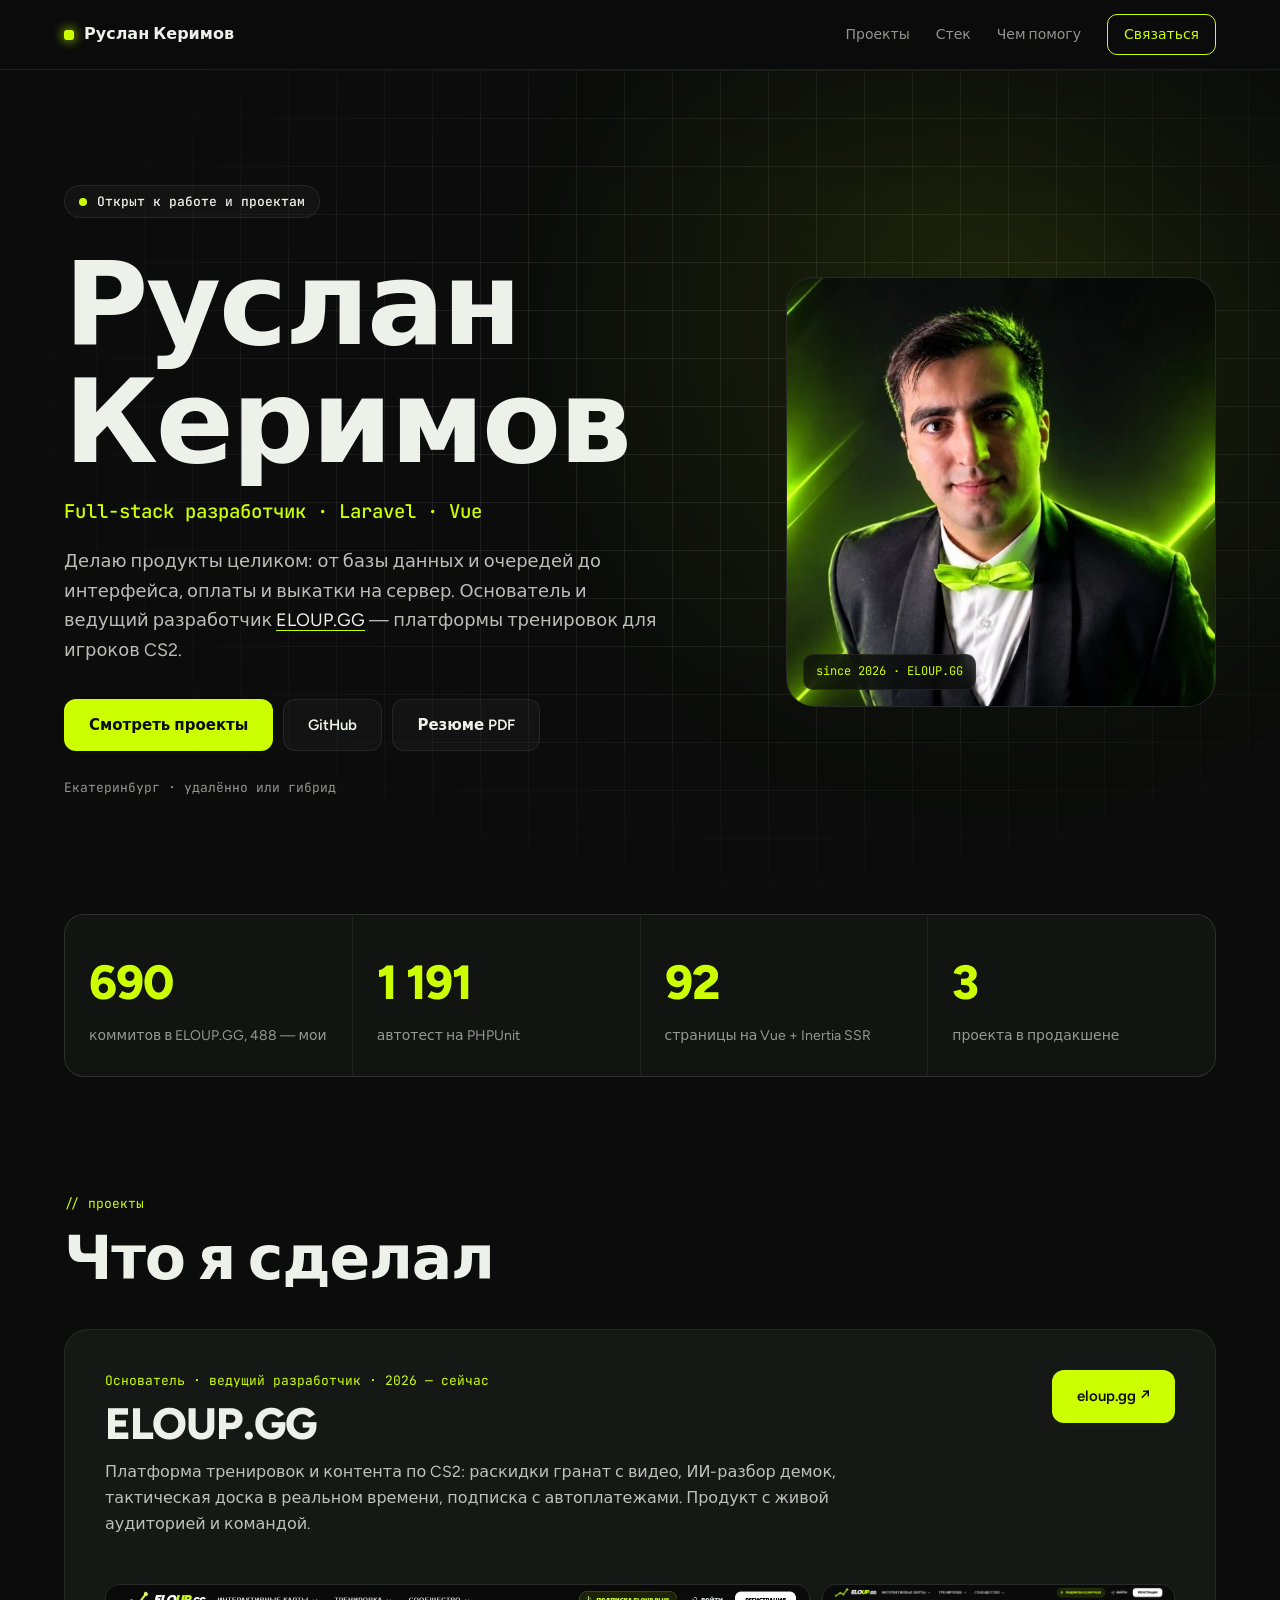
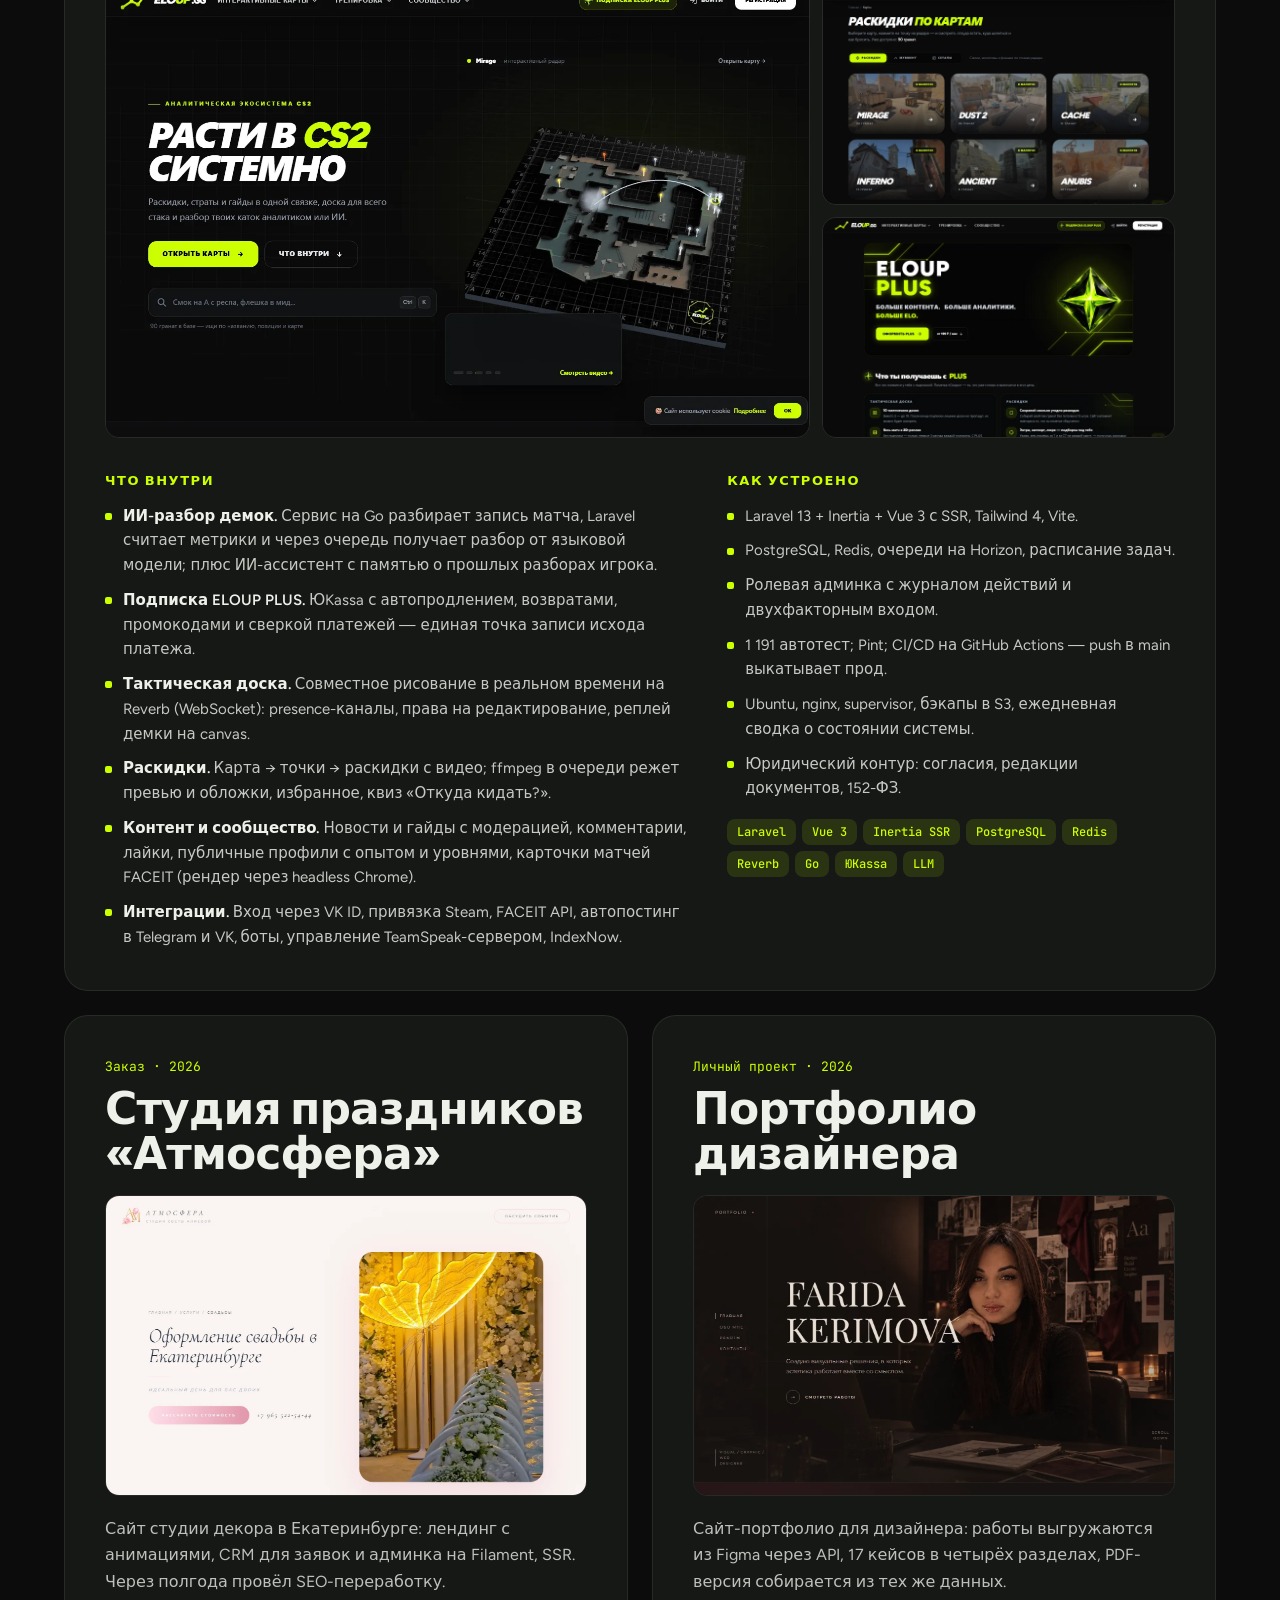
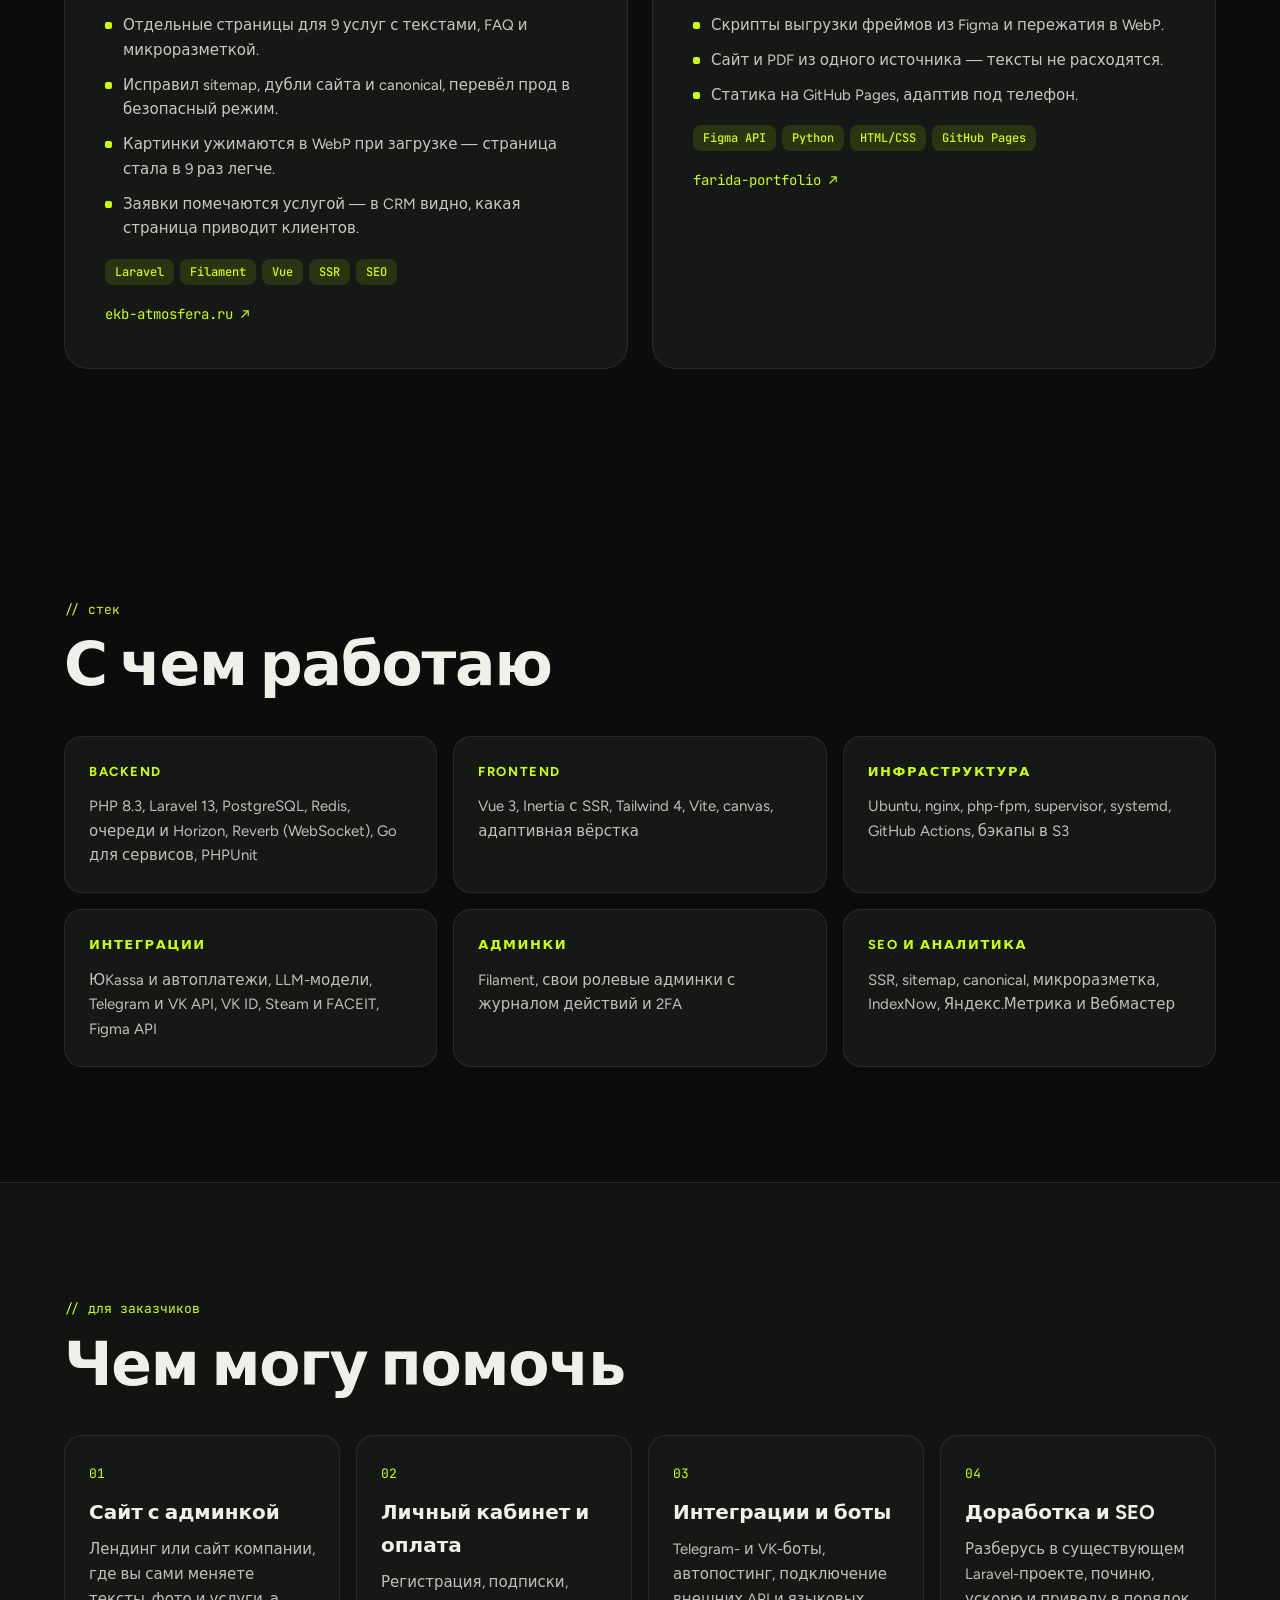
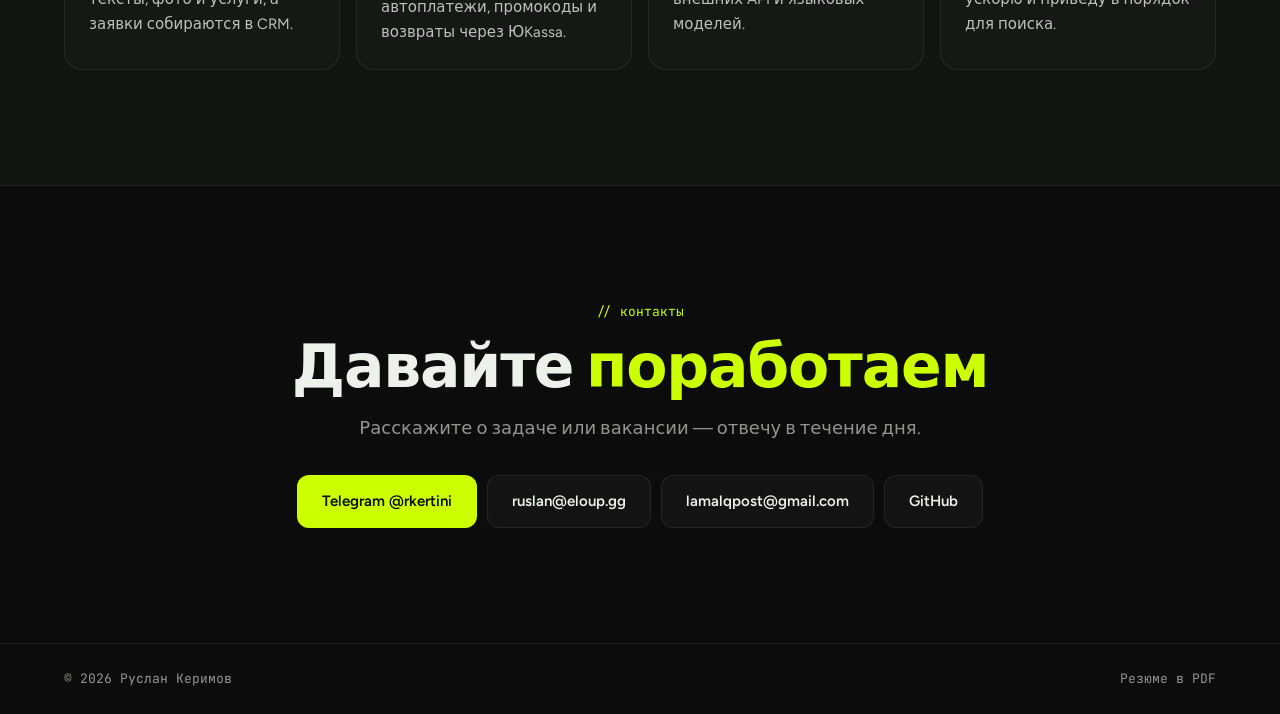
==== index.html @ 3e36f196 "Сайт-резюме Руслана Керимова и PDF" ====
<!doctype html>
<html lang="ru">
<head>
  <meta charset="utf-8">
  <meta name="viewport" content="width=device-width, initial-scale=1">
  <title>Руслан Керимов — full-stack разработчик</title>
  <meta name="description" content="Руслан Керимов — full-stack разработчик на Laravel и Vue. Основатель и ведущий разработчик ELOUP.GG, сайты с админкой, подписки и оплаты, интеграции и боты.">
  <meta property="og:title" content="Руслан Керимов — full-stack разработчик">
  <meta property="og:description" content="Laravel · Vue · PostgreSQL. Основатель и ведущий разработчик ELOUP.GG.">
  <meta property="og:image" content="https://lamakerr.github.io/img/og.jpg">
  <link rel="icon" href="img/favicon.svg" type="image/svg+xml">
  <link rel="preconnect" href="https://fonts.googleapis.com">
  <link rel="preconnect" href="https://fonts.gstatic.com" crossorigin>
  <link href="https://fonts.googleapis.com/css2?family=Figtree:wght@400;500;600;700;800&family=JetBrains+Mono:wght@400;500&display=swap&subset=cyrillic" rel="stylesheet">
  <link rel="stylesheet" href="styles.css">
</head>
<body>
  <header class="bar">
    <a href="#top" class="bar__logo"><span class="dot"></span>Руслан Керимов</a>
    <nav class="bar__nav">
      <a href="#projects">Проекты</a>
      <a href="#stack">Стек</a>
      <a href="#services">Чем помогу</a>
      <a href="#contact" class="bar__cta">Связаться</a>
    </nav>
  </header>

  <main id="top">
    <section class="hero">
      <div class="hero__text">
        <p class="tag"><span class="pulse"></span>Открыт к работе и проектам</p>
        <h1>Руслан<br>Керимов</h1>
        <p class="hero__role">Full-stack разработчик · Laravel · Vue</p>
        <p class="hero__lead">Делаю продукты целиком: от базы данных и очередей до интерфейса, оплаты и выкатки на сервер. Основатель и ведущий разработчик <a href="https://eloup.gg" target="_blank" rel="noopener">ELOUP.GG</a> — платформы тренировок для игроков CS2.</p>
        <div class="hero__actions">
          <a href="#projects" class="btn btn--accent">Смотреть проекты</a>
          <a href="https://github.com/Lamakerr" class="btn btn--ghost" target="_blank" rel="noopener">GitHub</a>
          <a href="cv.pdf" class="btn btn--ghost" download>Резюме PDF</a>
        </div>
        <p class="hero__meta mono">Екатеринбург · удалённо или гибрид</p>
      </div>
      <div class="hero__photo">
        <!-- photo.webp — квадратный портрет -->
        <img src="img/photo.webp" alt="Руслан Керимов" onerror="this.parentNode.classList.add('is-empty'); this.remove()">
        <span class="hero__badge mono">since 2026 · ELOUP.GG</span>
      </div>
    </section>

    <section class="numbers">
      <div><b>690</b><span>коммитов в ELOUP.GG, 488 — мои</span></div>
      <div><b>1 191</b><span>автотест на PHPUnit</span></div>
      <div><b>92</b><span>страницы на Vue + Inertia SSR</span></div>
      <div><b>3</b><span>проекта в продакшене</span></div>
    </section>

    <section class="projects" id="projects">
      <p class="eyebrow mono">// проекты</p>
      <h2>Что я сделал</h2>

      <article class="project project--main">
        <div class="project__head">
          <div>
            <p class="project__role mono">Основатель · ведущий разработчик · 2026 — сейчас</p>
            <h3>ELOUP.GG</h3>
            <p class="project__lead">Платформа тренировок и контента по CS2: раскидки гранат с видео, ИИ-разбор демок, тактическая доска в реальном времени, подписка с автоплатежами. Продукт с живой аудиторией и командой.</p>
          </div>
          <a href="https://eloup.gg" class="btn btn--accent" target="_blank" rel="noopener">eloup.gg ↗</a>
        </div>
        <div class="shots" data-gallery="eloup">
          <img src="img/eloup-home.webp" alt="ELOUP.GG — главная" loading="lazy">
          <img src="img/eloup-maps.webp" alt="ELOUP.GG — карты и раскидки" loading="lazy">
          <img src="img/eloup-plus.webp" alt="ELOUP.GG — подписка PLUS" loading="lazy">
        </div>
        <div class="project__grid">
          <div>
            <h4>Что внутри</h4>
            <ul>
              <li><b>ИИ-разбор демок.</b> Сервис на Go разбирает запись матча, Laravel считает метрики и через очередь получает разбор от языковой модели; плюс ИИ-ассистент с памятью о прошлых разборах игрока.</li>
              <li><b>Подписка ELOUP PLUS.</b> ЮKassa с автопродлением, возвратами, промокодами и сверкой платежей — единая точка записи исхода платежа.</li>
              <li><b>Тактическая доска.</b> Совместное рисование в реальном времени на Reverb (WebSocket): presence-каналы, права на редактирование, реплей демки на canvas.</li>
              <li><b>Раскидки.</b> Карта → точки → раскидки с видео; ffmpeg в очереди режет превью и обложки, избранное, квиз «Откуда кидать?».</li>
              <li><b>Контент и сообщество.</b> Новости и гайды с модерацией, комментарии, лайки, публичные профили с опытом и уровнями, карточки матчей FACEIT (рендер через headless Chrome).</li>
              <li><b>Интеграции.</b> Вход через VK ID, привязка Steam, FACEIT API, автопостинг в Telegram и VK, боты, управление TeamSpeak-сервером, IndexNow.</li>
            </ul>
          </div>
          <div>
            <h4>Как устроено</h4>
            <ul>
              <li>Laravel 13 + Inertia + Vue 3 с SSR, Tailwind 4, Vite.</li>
              <li>PostgreSQL, Redis, очереди на Horizon, расписание задач.</li>
              <li>Ролевая админка с журналом действий и двухфакторным входом.</li>
              <li>1 191 автотест; Pint; CI/CD на GitHub Actions — push в main выкатывает прод.</li>
              <li>Ubuntu, nginx, supervisor, бэкапы в S3, ежедневная сводка о состоянии системы.</li>
              <li>Юридический контур: согласия, редакции документов, 152-ФЗ.</li>
            </ul>
            <div class="chips">
              <span>Laravel</span><span>Vue 3</span><span>Inertia SSR</span><span>PostgreSQL</span><span>Redis</span><span>Reverb</span><span>Go</span><span>ЮKassa</span><span>LLM</span>
            </div>
          </div>
        </div>
      </article>

      <div class="projects__row">
        <article class="project">
          <p class="project__role mono">Заказ · 2026</p>
          <h3>Студия праздников «Атмосфера»</h3>
          <div class="shots shots--single">
            <img src="img/atmosfera.webp" alt="Сайт студии «Атмосфера» — страница услуги" loading="lazy">
          </div>
          <p class="project__lead">Сайт студии декора в Екатеринбурге: лендинг с анимациями, CRM для заявок и админка на Filament, SSR. Через полгода провёл SEO-переработку.</p>
          <ul>
            <li>Отдельные страницы для 9 услуг с текстами, FAQ и микроразметкой.</li>
            <li>Исправил sitemap, дубли сайта и canonical, перевёл прод в безопасный режим.</li>
            <li>Картинки ужимаются в WebP при загрузке — страница стала в 9 раз легче.</li>
            <li>Заявки помечаются услугой — в CRM видно, какая страница приводит клиентов.</li>
          </ul>
          <div class="chips"><span>Laravel</span><span>Filament</span><span>Vue</span><span>SSR</span><span>SEO</span></div>
          <a href="https://ekb-atmosfera.ru" class="link mono" target="_blank" rel="noopener">ekb-atmosfera.ru ↗</a>
        </article>

        <article class="project">
          <p class="project__role mono">Личный проект · 2026</p>
          <h3>Портфолио дизайнера</h3>
          <div class="shots shots--single">
            <img src="img/farida.webp" alt="Портфолио дизайнера Фариды Керимовой" loading="lazy">
          </div>
          <p class="project__lead">Сайт-портфолио для дизайнера: работы выгружаются из Figma через API, 17 кейсов в четырёх разделах, PDF-версия собирается из тех же данных.</p>
          <ul>
            <li>Скрипты выгрузки фреймов из Figma и пережатия в WebP.</li>
            <li>Сайт и PDF из одного источника — тексты не расходятся.</li>
            <li>Статика на GitHub Pages, адаптив под телефон.</li>
          </ul>
          <div class="chips"><span>Figma API</span><span>Python</span><span>HTML/CSS</span><span>GitHub Pages</span></div>
          <a href="https://lamakerr.github.io/farida-portfolio/" class="link mono" target="_blank" rel="noopener">farida-portfolio ↗</a>
        </article>
      </div>
    </section>

    <section class="stack" id="stack">
      <p class="eyebrow mono">// стек</p>
      <h2>С чем работаю</h2>
      <div class="stack__grid">
        <div><h4>Backend</h4><p>PHP 8.3, Laravel 13, PostgreSQL, Redis, очереди и Horizon, Reverb (WebSocket), Go для сервисов, PHPUnit</p></div>
        <div><h4>Frontend</h4><p>Vue 3, Inertia с SSR, Tailwind 4, Vite, canvas, адаптивная вёрстка</p></div>
        <div><h4>Инфраструктура</h4><p>Ubuntu, nginx, php-fpm, supervisor, systemd, GitHub Actions, бэкапы в S3</p></div>
        <div><h4>Интеграции</h4><p>ЮKassa и автоплатежи, LLM-модели, Telegram и VK API, VK ID, Steam и FACEIT, Figma API</p></div>
        <div><h4>Админки</h4><p>Filament, свои ролевые админки с журналом действий и 2FA</p></div>
        <div><h4>SEO и аналитика</h4><p>SSR, sitemap, canonical, микроразметка, IndexNow, Яндекс.Метрика и Вебмастер</p></div>
      </div>
    </section>

    <section class="services" id="services">
      <p class="eyebrow mono">// для заказчиков</p>
      <h2>Чем могу помочь</h2>
      <div class="services__grid">
        <div><span class="mono">01</span><h4>Сайт с админкой</h4><p>Лендинг или сайт компании, где вы сами меняете тексты, фото и услуги, а заявки собираются в CRM.</p></div>
        <div><span class="mono">02</span><h4>Личный кабинет и оплата</h4><p>Регистрация, подписки, автоплатежи, промокоды и возвраты через ЮKassa.</p></div>
        <div><span class="mono">03</span><h4>Интеграции и боты</h4><p>Telegram- и VK-боты, автопостинг, подключение внешних API и языковых моделей.</p></div>
        <div><span class="mono">04</span><h4>Доработка и SEO</h4><p>Разберусь в существующем Laravel-проекте, починю, ускорю и приведу в порядок для поиска.</p></div>
      </div>
    </section>

    <section class="contact" id="contact">
      <p class="eyebrow mono">// контакты</p>
      <h2>Давайте <span class="accent">поработаем</span></h2>
      <p class="contact__lead">Расскажите о задаче или вакансии — отвечу в течение дня.</p>
      <div class="contact__links">
        <a href="https://t.me/rkertini" class="btn btn--accent" target="_blank" rel="noopener">Telegram @rkertini</a>
        <a href="mailto:ruslan@eloup.gg" class="btn btn--ghost">ruslan@eloup.gg</a>
        <a href="mailto:lamalqpost@gmail.com" class="btn btn--ghost">lamalqpost@gmail.com</a>
        <a href="https://github.com/Lamakerr" class="btn btn--ghost" target="_blank" rel="noopener">GitHub</a>
      </div>
    </section>
  </main>

  <footer class="footer mono">
    <span>© 2026 Руслан Керимов</span>
    <a href="cv.pdf" download>Резюме в PDF</a>
  </footer>

  <div class="lightbox" id="lightbox" hidden><img alt=""></div>
  <script>
    // Скриншоты открываются крупно по клику
    const box = document.getElementById('lightbox');
    document.querySelectorAll('.shots img').forEach((img) => img.addEventListener('click', () => {
      box.querySelector('img').src = img.src;
      box.hidden = false;
    }));
    box.addEventListener('click', () => (box.hidden = true));
    document.addEventListener('keydown', (e) => e.key === 'Escape' && (box.hidden = true));
  </script>
</body>
</html>
---- styles.css ----
/* Палитра ELOUP.GG: графит и кислотный #ccff00 */
:root {
  --bg: #0b0c0b;
  --bg-2: #121412;
  --card: #151815;
  --line: rgba(255, 255, 255, .08);
  --text: #eef0ea;
  --muted: rgba(238, 240, 234, .6);
  --accent: #ccff00;
  --accent-dim: rgba(204, 255, 0, .12);
  --sans: 'Figtree', system-ui, sans-serif;
  --mono: 'JetBrains Mono', ui-monospace, monospace;
  --pad: clamp(16px, 5vw, 72px);
}

* { box-sizing: border-box; margin: 0; padding: 0; }
html { scroll-behavior: smooth; }
body { background: var(--bg); color: var(--text); font: 400 16px/1.65 var(--sans); -webkit-font-smoothing: antialiased; }
img { display: block; max-width: 100%; }
a { color: inherit; text-decoration: none; }
h1, h2, h3 { font-weight: 800; line-height: 1.02; letter-spacing: -.02em; }
h2 { font-size: clamp(34px, 5vw, 60px); margin-bottom: 40px; }
h4 { font-size: 13px; text-transform: uppercase; letter-spacing: .12em; color: var(--accent); margin-bottom: 12px; font-weight: 700; }
section { padding: clamp(64px, 9vw, 120px) var(--pad); }
.mono { font-family: var(--mono); }
.accent { color: var(--accent); }
.eyebrow { color: var(--accent); font-size: 13px; margin-bottom: 14px; }
ul { list-style: none; display: grid; gap: 10px; }
li { position: relative; padding-left: 18px; color: rgba(238, 240, 234, .82); font-size: 15px; }
li::before { content: ''; position: absolute; left: 0; top: .62em; width: 7px; height: 7px; background: var(--accent); border-radius: 2px; }
li b { color: var(--text); font-weight: 600; }

.btn { display: inline-flex; align-items: center; gap: 8px; padding: 13px 24px; border-radius: 12px; font-weight: 600; font-size: 15px; transition: .2s; border: 1px solid transparent; }
.btn--accent { background: var(--accent); color: #0b0c0b; }
.btn--accent:hover { box-shadow: 0 0 0 4px var(--accent-dim), 0 10px 30px rgba(204, 255, 0, .25); transform: translateY(-1px); }
.btn--ghost { border-color: var(--line); background: rgba(255, 255, 255, .03); }
.btn--ghost:hover { border-color: var(--accent); color: var(--accent); }
.chips { display: flex; flex-wrap: wrap; gap: 6px; margin-top: 18px; }
.chips span { font: 500 12px var(--mono); padding: 5px 10px; border-radius: 8px; background: var(--accent-dim); color: var(--accent); }
.link { display: inline-block; margin-top: 18px; color: var(--accent); font-size: 14px; }
.link:hover { text-decoration: underline; }

/* Шапка */
.bar { position: sticky; top: 0; z-index: 10; display: flex; justify-content: space-between; align-items: center; gap: 16px; padding: 14px var(--pad); background: rgba(11, 12, 11, .8); backdrop-filter: blur(14px); border-bottom: 1px solid var(--line); }
.bar__logo { display: flex; align-items: center; gap: 10px; font-weight: 700; }
.dot { width: 10px; height: 10px; border-radius: 3px; background: var(--accent); box-shadow: 0 0 12px var(--accent); }
.bar__nav { display: flex; align-items: center; gap: 26px; font-size: 14px; color: var(--muted); }
.bar__nav a:hover { color: var(--text); }
.bar__cta { padding: 8px 16px; border-radius: 10px; border: 1px solid var(--accent); color: var(--accent) !important; }

/* Первый экран */
.hero { position: relative; display: grid; grid-template-columns: 1.2fr .8fr; gap: clamp(32px, 6vw, 88px); align-items: center; min-height: min(calc(100vh - 60px), 860px); overflow: hidden; }
.hero::before { content: ''; position: absolute; inset: 0; z-index: -1; background: radial-gradient(circle at 80% 30%, rgba(204, 255, 0, .10), transparent 45%), linear-gradient(var(--line) 1px, transparent 1px) 0 0 / 48px 48px, linear-gradient(90deg, var(--line) 1px, transparent 1px) 0 0 / 48px 48px; mask-image: radial-gradient(ellipse at 60% 40%, #000 30%, transparent 75%); }
.tag { display: inline-flex; align-items: center; gap: 10px; font: 500 13px var(--mono); padding: 7px 14px; border-radius: 100px; border: 1px solid var(--line); background: rgba(255, 255, 255, .03); margin-bottom: 28px; }
.pulse { width: 8px; height: 8px; border-radius: 50%; background: var(--accent); box-shadow: 0 0 0 0 rgba(204, 255, 0, .6); animation: pulse 2s infinite; }
@keyframes pulse { 70% { box-shadow: 0 0 0 10px rgba(204, 255, 0, 0); } 100% { box-shadow: 0 0 0 0 rgba(204, 255, 0, 0); } }
.hero h1 { font-size: clamp(56px, 9vw, 128px); margin-bottom: 18px; }
.hero__role { font: 500 clamp(15px, 1.6vw, 19px) var(--mono); color: var(--accent); margin-bottom: 22px; }
.hero__lead { font-size: clamp(16px, 1.4vw, 19px); color: rgba(238, 240, 234, .78); max-width: 34em; margin-bottom: 34px; }
.hero__lead a { color: var(--text); border-bottom: 1px solid var(--accent); }
.hero__actions { display: flex; flex-wrap: wrap; gap: 10px; margin-bottom: 26px; }
.hero__meta { font-size: 13px; color: var(--muted); }
.hero__photo { position: relative; aspect-ratio: 1; border-radius: 28px; overflow: hidden; border: 1px solid var(--line); background: var(--card); }
.hero__photo img { width: 100%; height: 100%; object-fit: cover; }
.hero__photo.is-empty { background: radial-gradient(circle at 50% 35%, rgba(204, 255, 0, .18), transparent 60%), var(--card); }
.hero__photo.is-empty::after { content: 'RK'; position: absolute; inset: 0; display: grid; place-items: center; font: 800 120px var(--sans); color: rgba(204, 255, 0, .25); }
.hero__badge { position: absolute; left: 16px; bottom: 16px; font-size: 12px; padding: 7px 12px; border-radius: 10px; background: rgba(11, 12, 11, .8); backdrop-filter: blur(8px); border: 1px solid var(--line); color: var(--accent); }

/* Цифры */
.numbers { display: grid; grid-template-columns: repeat(4, 1fr); gap: 1px; padding: 0; margin: 0 var(--pad); background: var(--line); border: 1px solid var(--line); border-radius: 20px; overflow: hidden; }
.numbers div { background: var(--bg-2); padding: 28px 24px; }
.numbers b { display: block; font-size: clamp(32px, 4vw, 48px); font-weight: 800; color: var(--accent); letter-spacing: -.02em; }
.numbers span { color: var(--muted); font-size: 14px; }

/* Проекты */
.project { background: var(--card); border: 1px solid var(--line); border-radius: 24px; padding: clamp(22px, 3.5vw, 40px); }
.project--main { margin-bottom: 24px; }
.project__head { display: flex; justify-content: space-between; align-items: flex-start; gap: 24px; margin-bottom: 28px; }
.project__role { font-size: 13px; color: var(--accent); margin-bottom: 10px; }
.project h3 { font-size: clamp(28px, 3.5vw, 44px); margin-bottom: 12px; }
.project__lead { color: rgba(238, 240, 234, .78); max-width: 46em; margin-bottom: 18px; }
.project__grid { display: grid; grid-template-columns: 1.3fr 1fr; gap: 40px; margin-top: 32px; }
.projects__row { display: grid; grid-template-columns: 1fr 1fr; gap: 24px; }
.shots { display: grid; grid-template-columns: 2fr 1fr; grid-template-rows: 1fr 1fr; gap: 12px; }
.shots img { width: 100%; height: 100%; object-fit: cover; object-position: top; border-radius: 14px; border: 1px solid var(--line); cursor: zoom-in; transition: transform .3s, border-color .3s; }
.shots img:hover { transform: scale(1.01); border-color: rgba(204, 255, 0, .4); }
.shots img:first-child { grid-row: span 2; }
.shots--single { display: block; margin: 18px 0 20px; }
.shots--single img { aspect-ratio: 16 / 10; }

/* Стек и услуги */
.stack__grid, .services__grid { display: grid; grid-template-columns: repeat(3, 1fr); gap: 16px; }
.stack__grid div, .services__grid div { background: var(--card); border: 1px solid var(--line); border-radius: 18px; padding: 24px; }
.stack__grid p, .services__grid p { color: rgba(238, 240, 234, .78); font-size: 15px; }
.services { background: var(--bg-2); border-block: 1px solid var(--line); }
.services__grid { grid-template-columns: repeat(4, 1fr); }
.services__grid span { color: var(--accent); font-size: 13px; }
.services__grid h4 { color: var(--text); text-transform: none; letter-spacing: 0; font-size: 20px; margin: 10px 0 8px; }

/* Контакты */
.contact { text-align: center; }
.contact h2 { margin-bottom: 16px; }
.contact__lead { color: var(--muted); font-size: 18px; margin-bottom: 32px; }
.contact__links { display: flex; justify-content: center; flex-wrap: wrap; gap: 10px; }
.footer { display: flex; justify-content: space-between; flex-wrap: wrap; gap: 12px; padding: 24px var(--pad); border-top: 1px solid var(--line); font-size: 13px; color: var(--muted); }
.footer a:hover { color: var(--accent); }

.lightbox { position: fixed; inset: 0; z-index: 50; display: grid; place-items: center; padding: 24px; background: rgba(0, 0, 0, .88); cursor: zoom-out; }
.lightbox[hidden] { display: none; }
.lightbox img { max-height: 92vh; border-radius: 12px; }

@media (max-width: 980px) {
  .hero { grid-template-columns: 1fr; min-height: 0; }
  .hero__photo { max-width: 420px; }
  .numbers { grid-template-columns: 1fr 1fr; }
  .project__grid, .projects__row { grid-template-columns: 1fr; }
  .stack__grid { grid-template-columns: 1fr 1fr; }
  .services__grid { grid-template-columns: 1fr 1fr; }
}
@media (max-width: 640px) {
  .bar__nav a:not(.bar__cta) { display: none; }
  .project__head { flex-direction: column; }
  .shots { grid-template-columns: 1fr; grid-template-rows: none; }
  .shots img:first-child { grid-row: auto; }
  .stack__grid, .services__grid { grid-template-columns: 1fr; }
  .hero__photo.is-empty::after { font-size: 80px; }
}
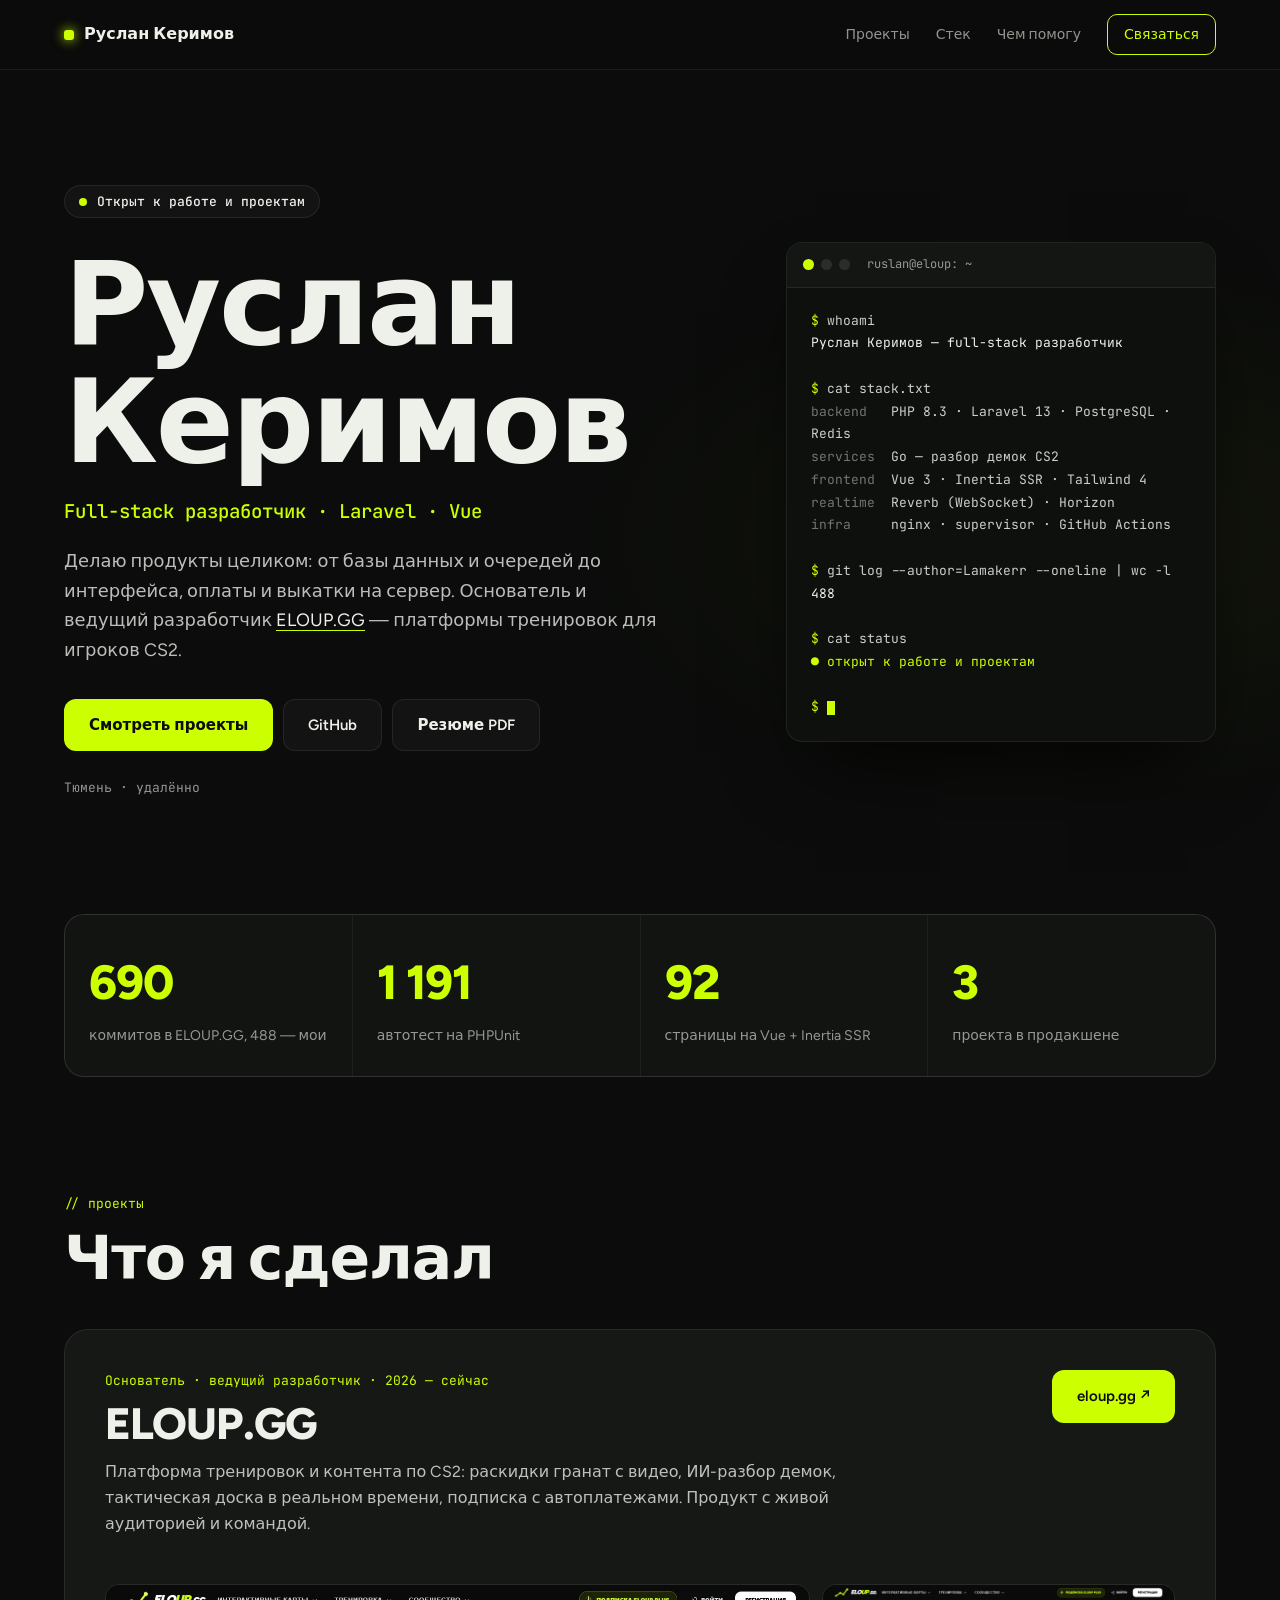
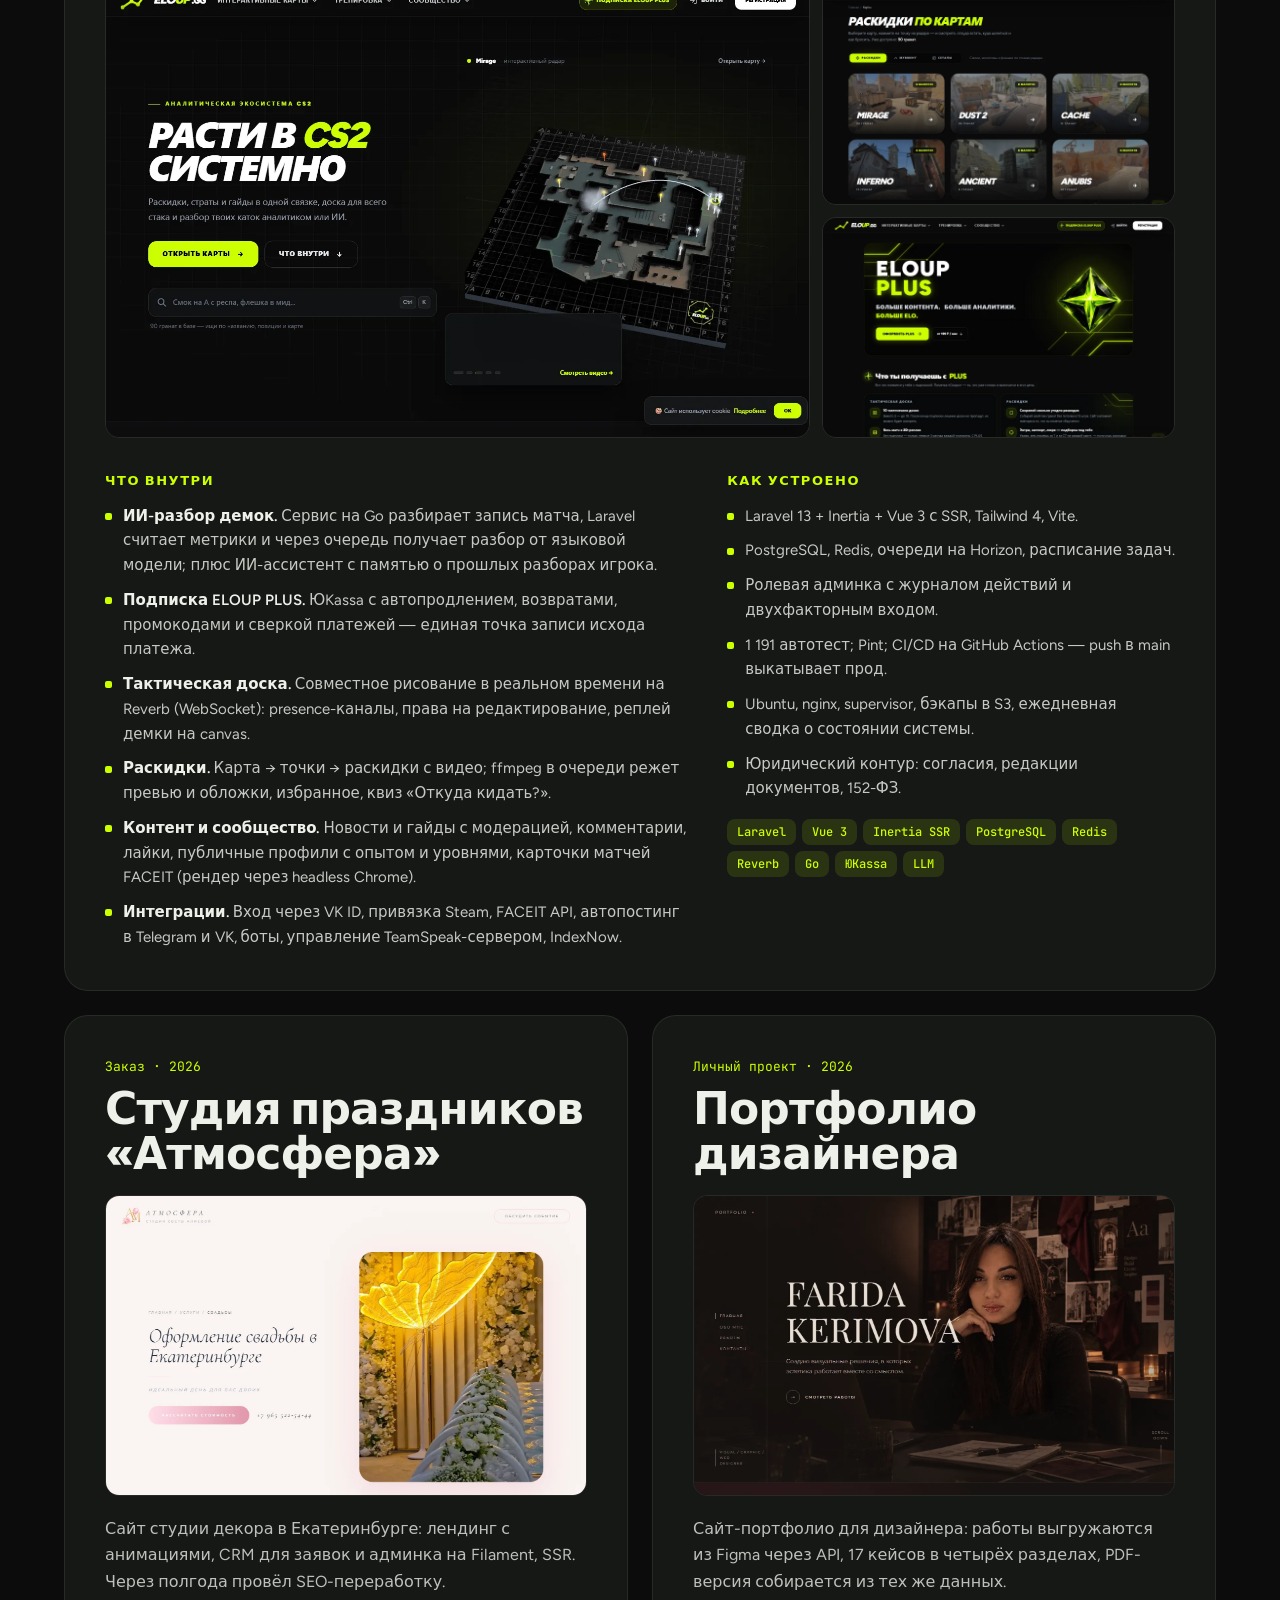
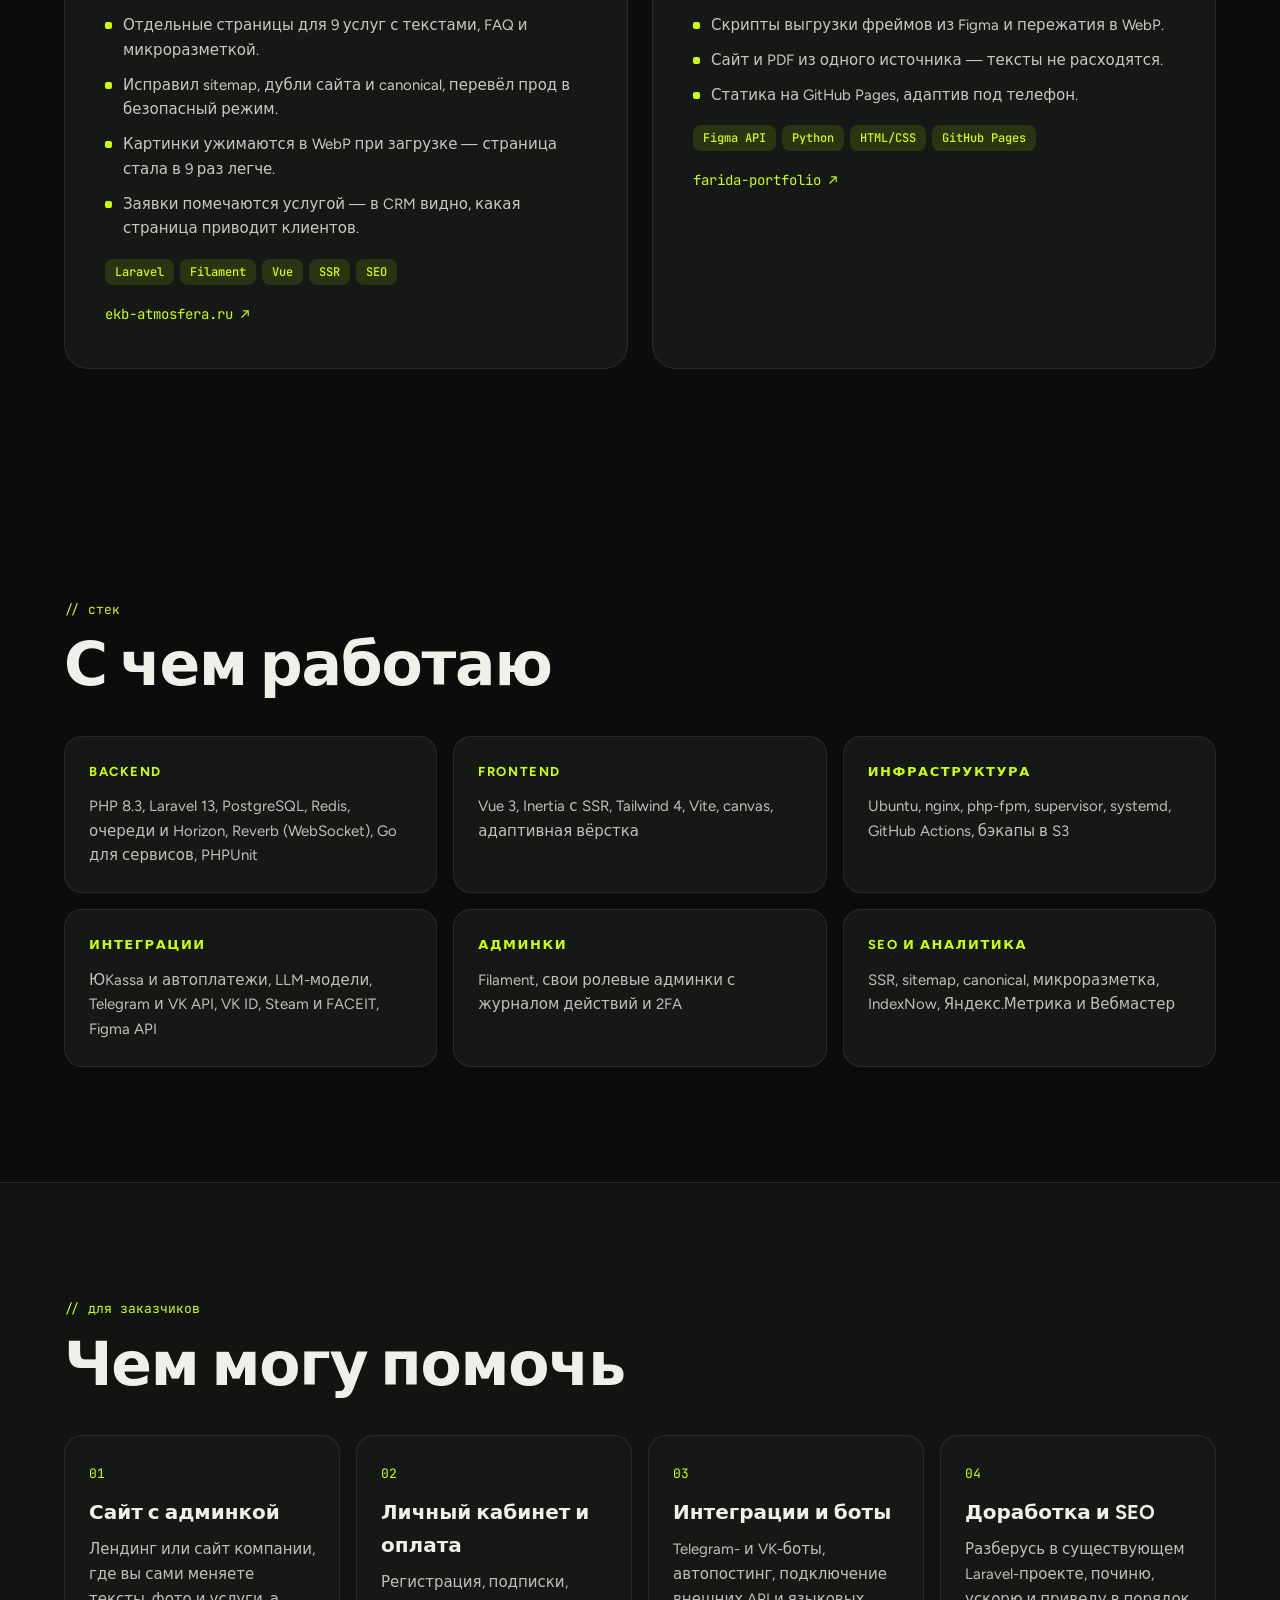
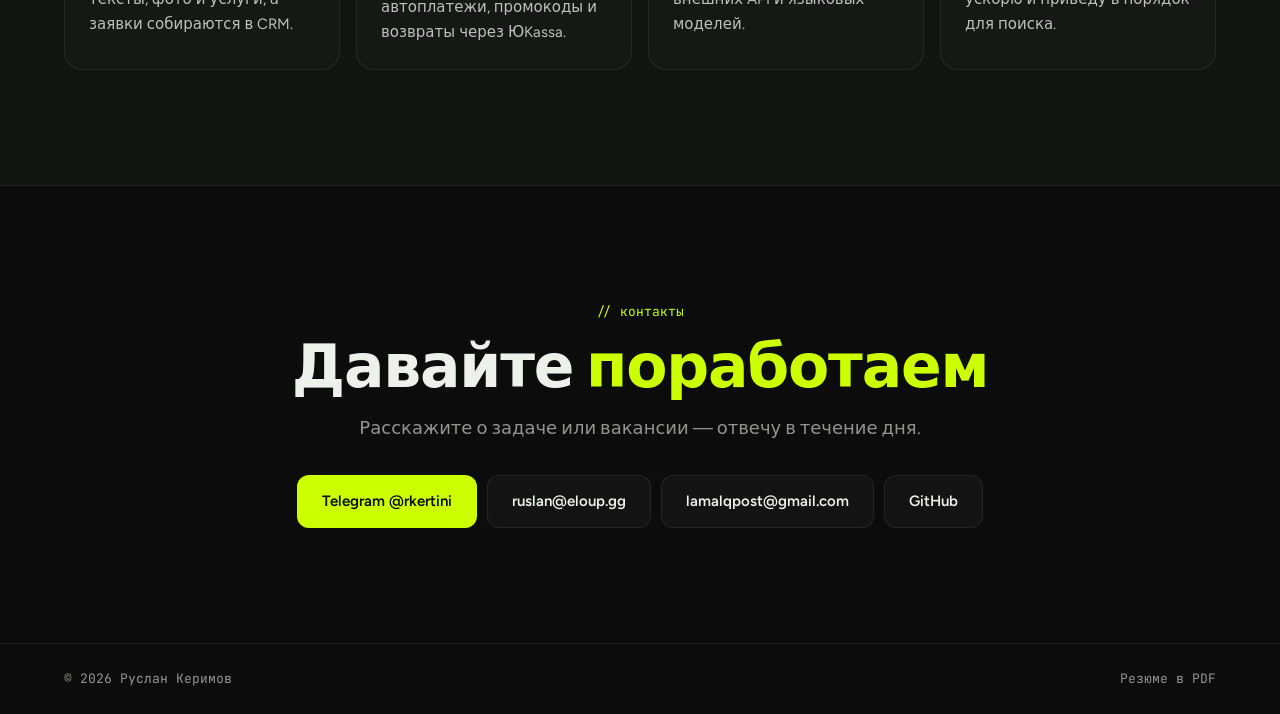
==== commit 945d376c: "Терминал вместо фото, спокойный фон, Тюмень" ====
--- a/index.html
+++ b/index.html
@@ -37,12 +37,27 @@
           <a href="https://github.com/Lamakerr" class="btn btn--ghost" target="_blank" rel="noopener">GitHub</a>
           <a href="cv.pdf" class="btn btn--ghost" download>Резюме PDF</a>
         </div>
-        <p class="hero__meta mono">Екатеринбург · удалённо или гибрид</p>
-      </div>
-      <div class="hero__photo">
-        <!-- photo.webp — квадратный портрет -->
-        <img src="img/photo.webp" alt="Руслан Керимов" onerror="this.parentNode.classList.add('is-empty'); this.remove()">
-        <span class="hero__badge mono">since 2026 · ELOUP.GG</span>
+        <p class="hero__meta mono">Тюмень · удалённо</p>
+      </div>
+      <div class="term" aria-hidden="true">
+        <div class="term__bar"><i></i><i></i><i></i><span class="mono">ruslan@eloup: ~</span></div>
+<pre class="term__body mono"><span class="p">$</span> whoami
+<span class="o">Руслан Керимов — full-stack разработчик</span>
+
+<span class="p">$</span> cat stack.txt
+<span class="k">backend </span>  PHP 8.3 · Laravel 13 · PostgreSQL · Redis
+<span class="k">services</span>  Go — разбор демок CS2
+<span class="k">frontend</span>  Vue 3 · Inertia SSR · Tailwind 4
+<span class="k">realtime</span>  Reverb (WebSocket) · Horizon
+<span class="k">infra   </span>  nginx · supervisor · GitHub Actions
+
+<span class="p">$</span> git log --author=Lamakerr --oneline | wc -l
+<span class="o">488</span>
+
+<span class="p">$</span> cat status
+<span class="a">● открыт к работе и проектам</span>
+
+<span class="p">$</span> <span class="cursor"></span></pre>
       </div>
     </section>
 
--- a/styles.css
+++ b/styles.css
@@ -50,7 +50,7 @@
 
 /* Первый экран */
 .hero { position: relative; display: grid; grid-template-columns: 1.2fr .8fr; gap: clamp(32px, 6vw, 88px); align-items: center; min-height: min(calc(100vh - 60px), 860px); overflow: hidden; }
-.hero::before { content: ''; position: absolute; inset: 0; z-index: -1; background: radial-gradient(circle at 80% 30%, rgba(204, 255, 0, .10), transparent 45%), linear-gradient(var(--line) 1px, transparent 1px) 0 0 / 48px 48px, linear-gradient(90deg, var(--line) 1px, transparent 1px) 0 0 / 48px 48px; mask-image: radial-gradient(ellipse at 60% 40%, #000 30%, transparent 75%); }
+.hero::before { content: ''; position: absolute; inset: 0; z-index: -1; background: radial-gradient(ellipse 60% 50% at 85% 55%, rgba(204, 255, 0, .045), transparent 70%); }
 .tag { display: inline-flex; align-items: center; gap: 10px; font: 500 13px var(--mono); padding: 7px 14px; border-radius: 100px; border: 1px solid var(--line); background: rgba(255, 255, 255, .03); margin-bottom: 28px; }
 .pulse { width: 8px; height: 8px; border-radius: 50%; background: var(--accent); box-shadow: 0 0 0 0 rgba(204, 255, 0, .6); animation: pulse 2s infinite; }
 @keyframes pulse { 70% { box-shadow: 0 0 0 10px rgba(204, 255, 0, 0); } 100% { box-shadow: 0 0 0 0 rgba(204, 255, 0, 0); } }
@@ -60,11 +60,19 @@
 .hero__lead a { color: var(--text); border-bottom: 1px solid var(--accent); }
 .hero__actions { display: flex; flex-wrap: wrap; gap: 10px; margin-bottom: 26px; }
 .hero__meta { font-size: 13px; color: var(--muted); }
-.hero__photo { position: relative; aspect-ratio: 1; border-radius: 28px; overflow: hidden; border: 1px solid var(--line); background: var(--card); }
-.hero__photo img { width: 100%; height: 100%; object-fit: cover; }
-.hero__photo.is-empty { background: radial-gradient(circle at 50% 35%, rgba(204, 255, 0, .18), transparent 60%), var(--card); }
-.hero__photo.is-empty::after { content: 'RK'; position: absolute; inset: 0; display: grid; place-items: center; font: 800 120px var(--sans); color: rgba(204, 255, 0, .25); }
-.hero__badge { position: absolute; left: 16px; bottom: 16px; font-size: 12px; padding: 7px 12px; border-radius: 10px; background: rgba(11, 12, 11, .8); backdrop-filter: blur(8px); border: 1px solid var(--line); color: var(--accent); }
+/* Терминал вместо фото */
+.term { background: #0e100e; border: 1px solid var(--line); border-radius: 16px; overflow: hidden; box-shadow: 0 40px 80px -30px rgba(0, 0, 0, .9); }
+.term__bar { display: flex; align-items: center; gap: 7px; padding: 12px 16px; border-bottom: 1px solid var(--line); background: #131613; }
+.term__bar i { width: 11px; height: 11px; border-radius: 50%; background: #2a2e29; }
+.term__bar i:first-child { background: #ccff00; }
+.term__bar span { margin-left: 10px; font-size: 12px; color: var(--muted); }
+.term__body { padding: 22px 24px; font-size: 13px; line-height: 1.75; color: rgba(238, 240, 234, .85); white-space: pre-wrap; overflow-x: auto; }
+.term__body .p { color: var(--accent); }
+.term__body .k { color: rgba(238, 240, 234, .45); }
+.term__body .o { color: var(--text); }
+.term__body .a { color: var(--accent); }
+.cursor { display: inline-block; width: 8px; height: 1.1em; vertical-align: text-bottom; background: var(--accent); animation: blink 1.1s steps(1) infinite; }
+@keyframes blink { 50% { opacity: 0; } }
 
 /* Цифры */
 .numbers { display: grid; grid-template-columns: repeat(4, 1fr); gap: 1px; padding: 0; margin: 0 var(--pad); background: var(--line); border: 1px solid var(--line); border-radius: 20px; overflow: hidden; }
@@ -111,7 +119,7 @@
 
 @media (max-width: 980px) {
   .hero { grid-template-columns: 1fr; min-height: 0; }
-  .hero__photo { max-width: 420px; }
+  .term { max-width: 560px; }
   .numbers { grid-template-columns: 1fr 1fr; }
   .project__grid, .projects__row { grid-template-columns: 1fr; }
   .stack__grid { grid-template-columns: 1fr 1fr; }
@@ -123,5 +131,5 @@
   .shots { grid-template-columns: 1fr; grid-template-rows: none; }
   .shots img:first-child { grid-row: auto; }
   .stack__grid, .services__grid { grid-template-columns: 1fr; }
-  .hero__photo.is-empty::after { font-size: 80px; }
+  .term__body { font-size: 11.5px; padding: 18px; }
 }
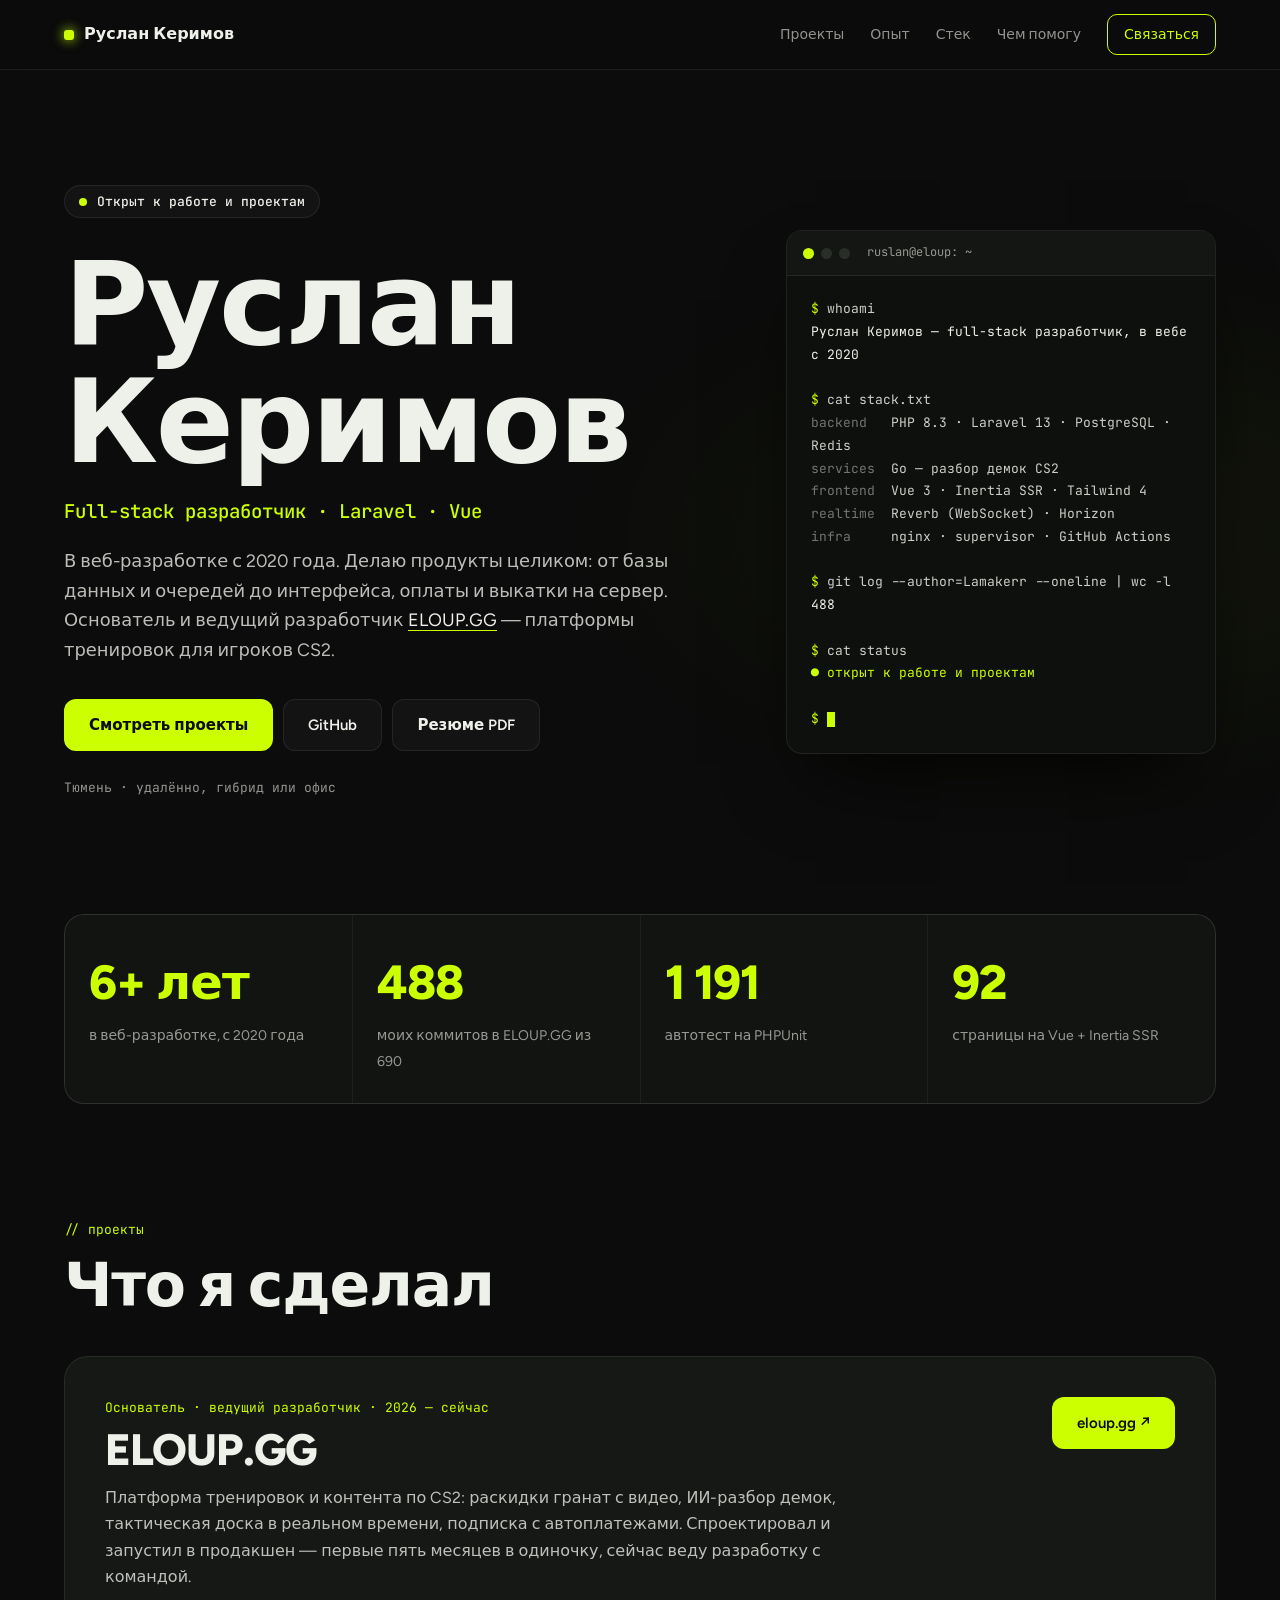
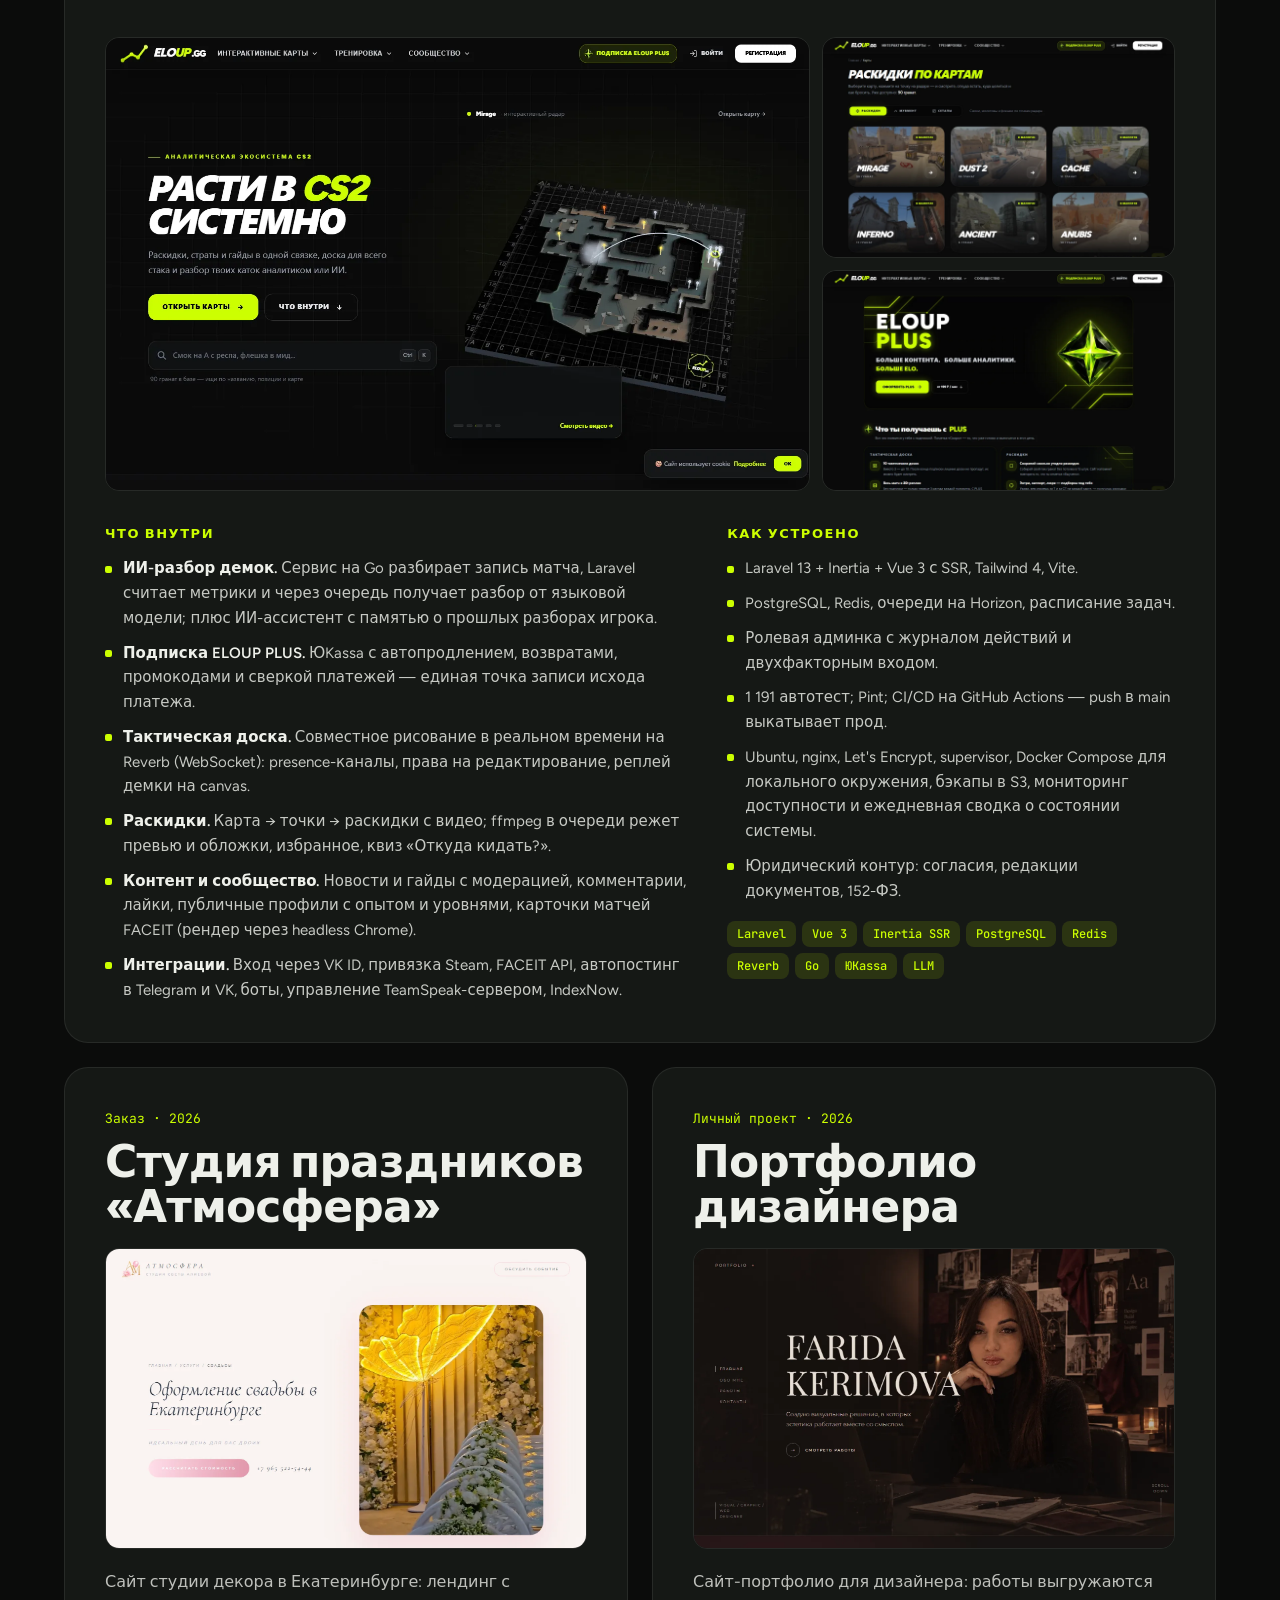
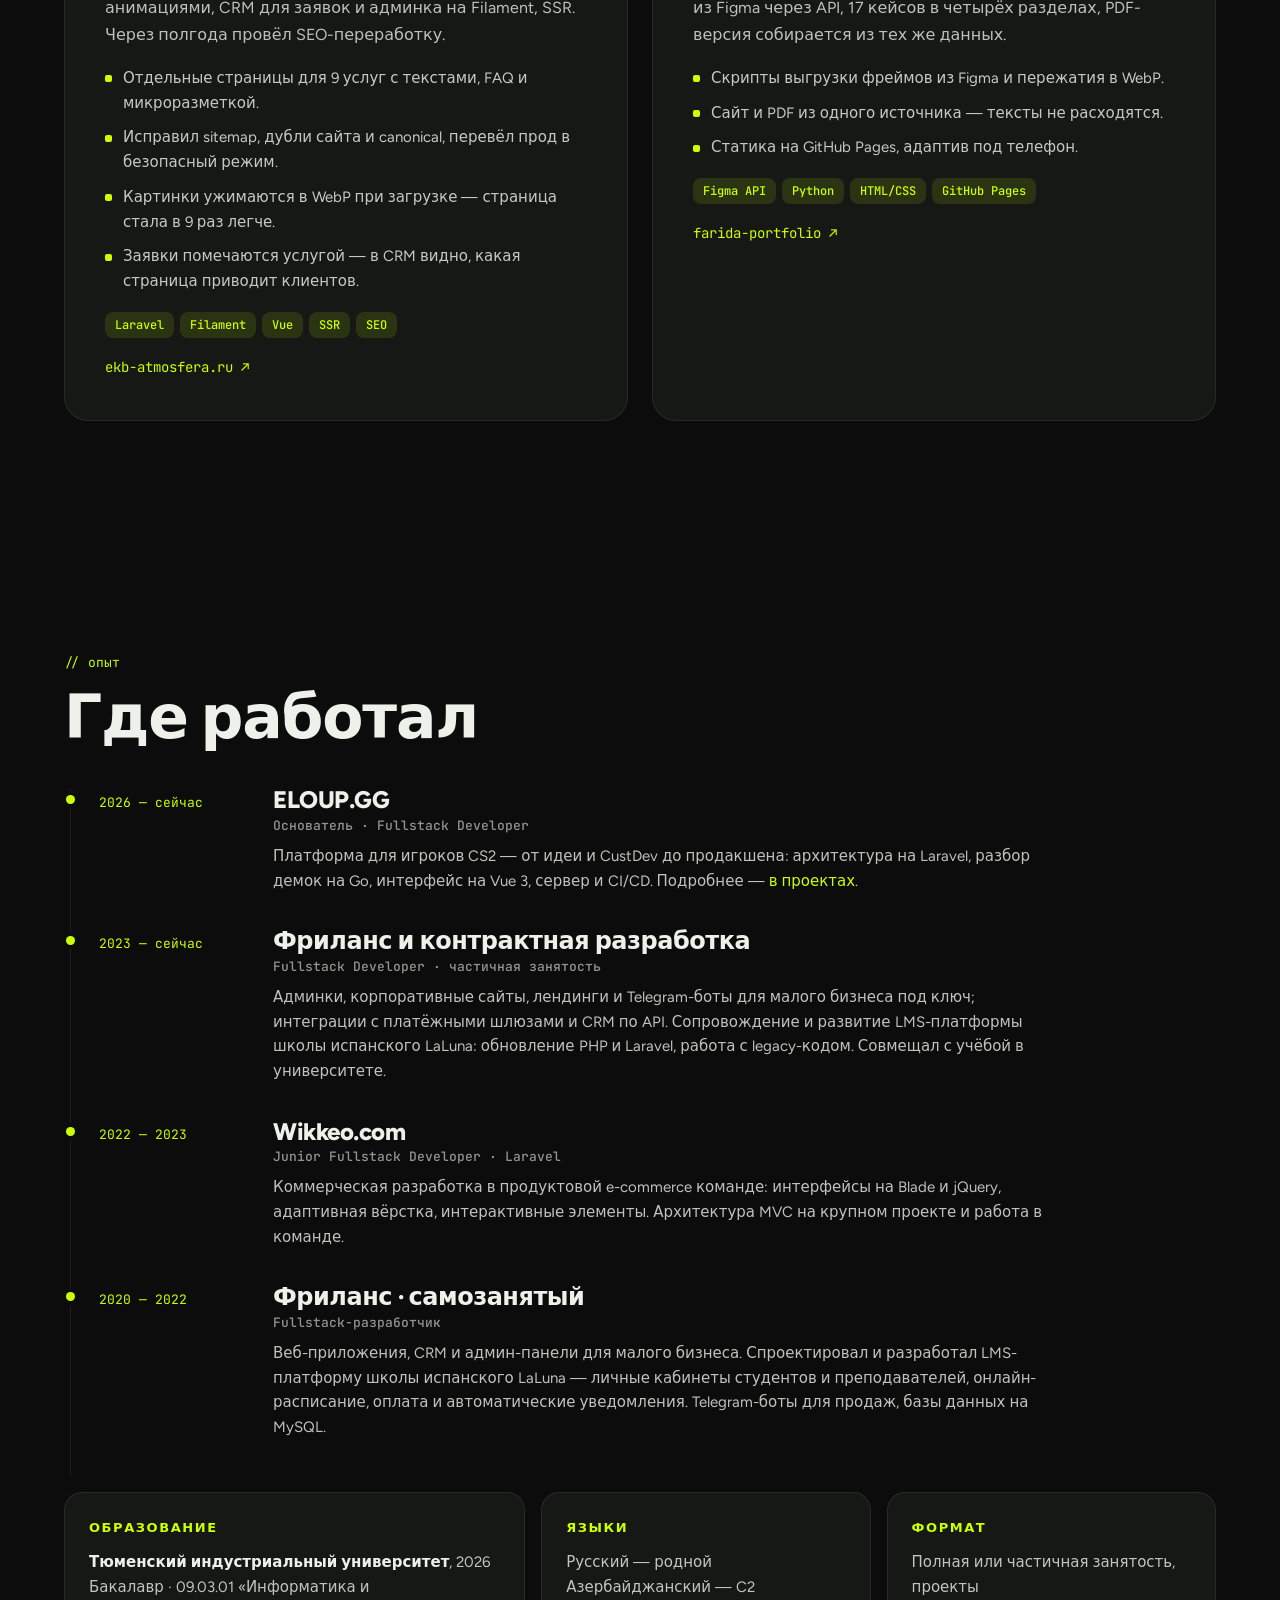
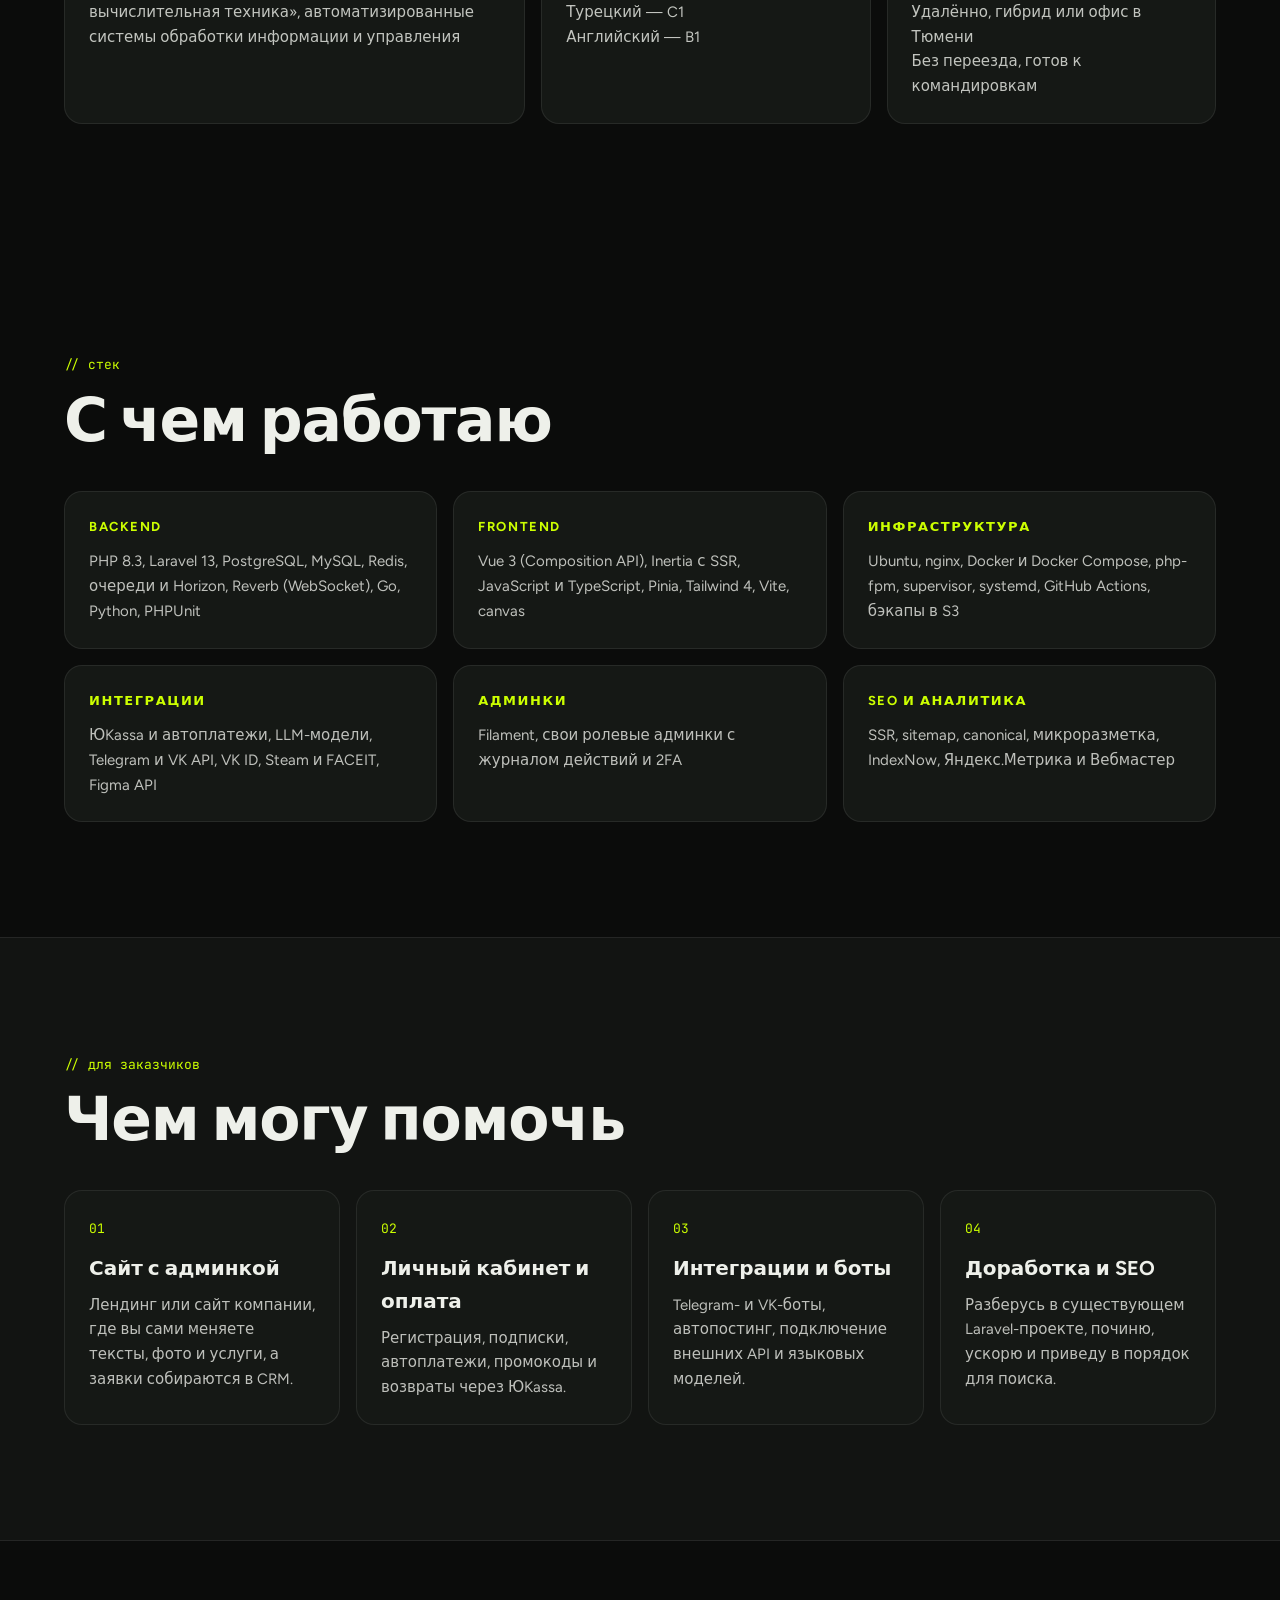
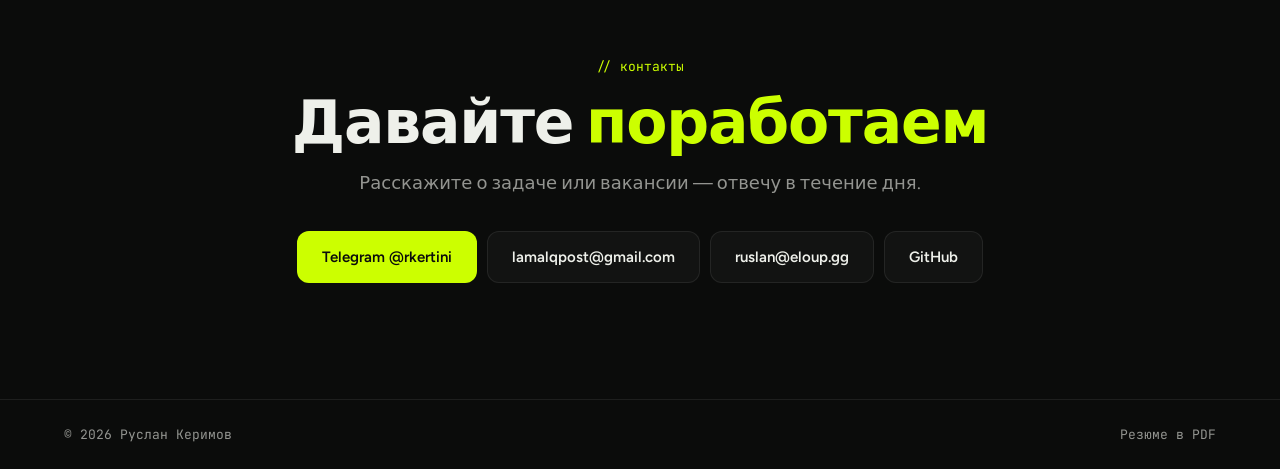
==== commit 9e44f020: "Опыт с 2020 года, образование, языки и формат работы" ====
--- a/index.html
+++ b/index.html
@@ -19,6 +19,7 @@
     <a href="#top" class="bar__logo"><span class="dot"></span>Руслан Керимов</a>
     <nav class="bar__nav">
       <a href="#projects">Проекты</a>
+      <a href="#experience">Опыт</a>
       <a href="#stack">Стек</a>
       <a href="#services">Чем помогу</a>
       <a href="#contact" class="bar__cta">Связаться</a>
@@ -31,18 +32,18 @@
         <p class="tag"><span class="pulse"></span>Открыт к работе и проектам</p>
         <h1>Руслан<br>Керимов</h1>
         <p class="hero__role">Full-stack разработчик · Laravel · Vue</p>
-        <p class="hero__lead">Делаю продукты целиком: от базы данных и очередей до интерфейса, оплаты и выкатки на сервер. Основатель и ведущий разработчик <a href="https://eloup.gg" target="_blank" rel="noopener">ELOUP.GG</a> — платформы тренировок для игроков CS2.</p>
+        <p class="hero__lead">В веб-разработке с 2020 года. Делаю продукты целиком: от базы данных и очередей до интерфейса, оплаты и выкатки на сервер. Основатель и ведущий разработчик <a href="https://eloup.gg" target="_blank" rel="noopener">ELOUP.GG</a> — платформы тренировок для игроков CS2.</p>
         <div class="hero__actions">
           <a href="#projects" class="btn btn--accent">Смотреть проекты</a>
           <a href="https://github.com/Lamakerr" class="btn btn--ghost" target="_blank" rel="noopener">GitHub</a>
           <a href="cv.pdf" class="btn btn--ghost" download>Резюме PDF</a>
         </div>
-        <p class="hero__meta mono">Тюмень · удалённо</p>
+        <p class="hero__meta mono">Тюмень · удалённо, гибрид или офис</p>
       </div>
       <div class="term" aria-hidden="true">
         <div class="term__bar"><i></i><i></i><i></i><span class="mono">ruslan@eloup: ~</span></div>
 <pre class="term__body mono"><span class="p">$</span> whoami
-<span class="o">Руслан Керимов — full-stack разработчик</span>
+<span class="o">Руслан Керимов — full-stack разработчик, в вебе с 2020</span>
 
 <span class="p">$</span> cat stack.txt
 <span class="k">backend </span>  PHP 8.3 · Laravel 13 · PostgreSQL · Redis
@@ -62,10 +63,10 @@
     </section>
 
     <section class="numbers">
-      <div><b>690</b><span>коммитов в ELOUP.GG, 488 — мои</span></div>
+      <div><b>6+ лет</b><span>в веб-разработке, с 2020 года</span></div>
+      <div><b>488</b><span>моих коммитов в ELOUP.GG из 690</span></div>
       <div><b>1 191</b><span>автотест на PHPUnit</span></div>
       <div><b>92</b><span>страницы на Vue + Inertia SSR</span></div>
-      <div><b>3</b><span>проекта в продакшене</span></div>
     </section>
 
     <section class="projects" id="projects">
@@ -77,7 +78,7 @@
           <div>
             <p class="project__role mono">Основатель · ведущий разработчик · 2026 — сейчас</p>
             <h3>ELOUP.GG</h3>
-            <p class="project__lead">Платформа тренировок и контента по CS2: раскидки гранат с видео, ИИ-разбор демок, тактическая доска в реальном времени, подписка с автоплатежами. Продукт с живой аудиторией и командой.</p>
+            <p class="project__lead">Платформа тренировок и контента по CS2: раскидки гранат с видео, ИИ-разбор демок, тактическая доска в реальном времени, подписка с автоплатежами. Спроектировал и запустил в продакшен — первые пять месяцев в одиночку, сейчас веду разработку с командой.</p>
           </div>
           <a href="https://eloup.gg" class="btn btn--accent" target="_blank" rel="noopener">eloup.gg ↗</a>
         </div>
@@ -105,7 +106,7 @@
               <li>PostgreSQL, Redis, очереди на Horizon, расписание задач.</li>
               <li>Ролевая админка с журналом действий и двухфакторным входом.</li>
               <li>1 191 автотест; Pint; CI/CD на GitHub Actions — push в main выкатывает прод.</li>
-              <li>Ubuntu, nginx, supervisor, бэкапы в S3, ежедневная сводка о состоянии системы.</li>
+              <li>Ubuntu, nginx, Let's Encrypt, supervisor, Docker Compose для локального окружения, бэкапы в S3, мониторинг доступности и ежедневная сводка о состоянии системы.</li>
               <li>Юридический контур: согласия, редакции документов, 152-ФЗ.</li>
             </ul>
             <div class="chips">
@@ -151,13 +152,66 @@
       </div>
     </section>
 
+    <section class="experience" id="experience">
+      <p class="eyebrow mono">// опыт</p>
+      <h2>Где работал</h2>
+      <ol class="timeline">
+        <li>
+          <span class="timeline__when mono">2026 — сейчас</span>
+          <div>
+            <h3>ELOUP.GG</h3>
+            <p class="timeline__role">Основатель · Fullstack Developer</p>
+            <p>Платформа для игроков CS2 — от идеи и CustDev до продакшена: архитектура на Laravel, разбор демок на Go, интерфейс на Vue 3, сервер и CI/CD. Подробнее — <a href="#projects">в проектах</a>.</p>
+          </div>
+        </li>
+        <li>
+          <span class="timeline__when mono">2023 — сейчас</span>
+          <div>
+            <h3>Фриланс и контрактная разработка</h3>
+            <p class="timeline__role">Fullstack Developer · частичная занятость</p>
+            <p>Админки, корпоративные сайты, лендинги и Telegram-боты для малого бизнеса под ключ; интеграции с платёжными шлюзами и CRM по API. Сопровождение и развитие LMS-платформы школы испанского LaLuna: обновление PHP и Laravel, работа с legacy-кодом. Совмещал с учёбой в университете.</p>
+          </div>
+        </li>
+        <li>
+          <span class="timeline__when mono">2022 — 2023</span>
+          <div>
+            <h3>Wikkeo.com</h3>
+            <p class="timeline__role">Junior Fullstack Developer · Laravel</p>
+            <p>Коммерческая разработка в продуктовой e-commerce команде: интерфейсы на Blade и jQuery, адаптивная вёрстка, интерактивные элементы. Архитектура MVC на крупном проекте и работа в команде.</p>
+          </div>
+        </li>
+        <li>
+          <span class="timeline__when mono">2020 — 2022</span>
+          <div>
+            <h3>Фриланс · самозанятый</h3>
+            <p class="timeline__role">Fullstack-разработчик</p>
+            <p>Веб-приложения, CRM и админ-панели для малого бизнеса. Спроектировал и разработал LMS-платформу школы испанского LaLuna — личные кабинеты студентов и преподавателей, онлайн-расписание, оплата и автоматические уведомления. Telegram-боты для продаж, базы данных на MySQL.</p>
+          </div>
+        </li>
+      </ol>
+      <div class="edu">
+        <div>
+          <h4>Образование</h4>
+          <p><b>Тюменский индустриальный университет</b>, 2026<br>Бакалавр · 09.03.01 «Информатика и вычислительная техника», автоматизированные системы обработки информации и управления</p>
+        </div>
+        <div>
+          <h4>Языки</h4>
+          <p>Русский — родной<br>Азербайджанский — C2<br>Турецкий — C1<br>Английский — B1</p>
+        </div>
+        <div>
+          <h4>Формат</h4>
+          <p>Полная или частичная занятость, проекты<br>Удалённо, гибрид или офис в Тюмени<br>Без переезда, готов к командировкам</p>
+        </div>
+      </div>
+    </section>
+
     <section class="stack" id="stack">
       <p class="eyebrow mono">// стек</p>
       <h2>С чем работаю</h2>
       <div class="stack__grid">
-        <div><h4>Backend</h4><p>PHP 8.3, Laravel 13, PostgreSQL, Redis, очереди и Horizon, Reverb (WebSocket), Go для сервисов, PHPUnit</p></div>
-        <div><h4>Frontend</h4><p>Vue 3, Inertia с SSR, Tailwind 4, Vite, canvas, адаптивная вёрстка</p></div>
-        <div><h4>Инфраструктура</h4><p>Ubuntu, nginx, php-fpm, supervisor, systemd, GitHub Actions, бэкапы в S3</p></div>
+        <div><h4>Backend</h4><p>PHP 8.3, Laravel 13, PostgreSQL, MySQL, Redis, очереди и Horizon, Reverb (WebSocket), Go, Python, PHPUnit</p></div>
+        <div><h4>Frontend</h4><p>Vue 3 (Composition API), Inertia с SSR, JavaScript и TypeScript, Pinia, Tailwind 4, Vite, canvas</p></div>
+        <div><h4>Инфраструктура</h4><p>Ubuntu, nginx, Docker и Docker Compose, php-fpm, supervisor, systemd, GitHub Actions, бэкапы в S3</p></div>
         <div><h4>Интеграции</h4><p>ЮKassa и автоплатежи, LLM-модели, Telegram и VK API, VK ID, Steam и FACEIT, Figma API</p></div>
         <div><h4>Админки</h4><p>Filament, свои ролевые админки с журналом действий и 2FA</p></div>
         <div><h4>SEO и аналитика</h4><p>SSR, sitemap, canonical, микроразметка, IndexNow, Яндекс.Метрика и Вебмастер</p></div>
@@ -181,8 +235,8 @@
       <p class="contact__lead">Расскажите о задаче или вакансии — отвечу в течение дня.</p>
       <div class="contact__links">
         <a href="https://t.me/rkertini" class="btn btn--accent" target="_blank" rel="noopener">Telegram @rkertini</a>
+        <a href="mailto:lamalqpost@gmail.com" class="btn btn--ghost">lamalqpost@gmail.com</a>
         <a href="mailto:ruslan@eloup.gg" class="btn btn--ghost">ruslan@eloup.gg</a>
-        <a href="mailto:lamalqpost@gmail.com" class="btn btn--ghost">lamalqpost@gmail.com</a>
         <a href="https://github.com/Lamakerr" class="btn btn--ghost" target="_blank" rel="noopener">GitHub</a>
       </div>
     </section>
--- a/styles.css
+++ b/styles.css
@@ -96,6 +96,20 @@
 .shots--single { display: block; margin: 18px 0 20px; }
 .shots--single img { aspect-ratio: 16 / 10; }
 
+/* Опыт */
+.timeline { list-style: none; display: grid; border-left: 1px solid var(--line); margin-left: 6px; }
+.timeline > li { color: var(--text); display: grid; grid-template-columns: 150px 1fr; gap: 24px; padding: 0 0 36px 28px; }
+.timeline > li::before { left: -5px; top: .45em; width: 9px; height: 9px; border-radius: 50%; box-shadow: 0 0 0 4px var(--bg); }
+.timeline__when { font-size: 13px; color: var(--accent); padding-top: 4px; }
+.timeline h3 { font-size: 24px; margin-bottom: 4px; }
+.timeline__role { font: 500 13px var(--mono); color: var(--muted); margin-bottom: 10px; }
+.timeline p:not(.timeline__role) { color: rgba(238, 240, 234, .8); max-width: 52em; }
+.timeline a { color: var(--accent); }
+.edu { display: grid; grid-template-columns: 1.4fr 1fr 1fr; gap: 16px; margin-top: 16px; }
+.edu > div { background: var(--card); border: 1px solid var(--line); border-radius: 18px; padding: 24px; }
+.edu p { color: rgba(238, 240, 234, .8); font-size: 15px; }
+.edu b { color: var(--text); font-weight: 600; }
+
 /* Стек и услуги */
 .stack__grid, .services__grid { display: grid; grid-template-columns: repeat(3, 1fr); gap: 16px; }
 .stack__grid div, .services__grid div { background: var(--card); border: 1px solid var(--line); border-radius: 18px; padding: 24px; }
@@ -124,6 +138,7 @@
   .project__grid, .projects__row { grid-template-columns: 1fr; }
   .stack__grid { grid-template-columns: 1fr 1fr; }
   .services__grid { grid-template-columns: 1fr 1fr; }
+  .edu { grid-template-columns: 1fr; }
 }
 @media (max-width: 640px) {
   .bar__nav a:not(.bar__cta) { display: none; }
@@ -131,5 +146,6 @@
   .shots { grid-template-columns: 1fr; grid-template-rows: none; }
   .shots img:first-child { grid-row: auto; }
   .stack__grid, .services__grid { grid-template-columns: 1fr; }
+  .timeline > li { grid-template-columns: 1fr; gap: 6px; padding-left: 22px; }
   .term__body { font-size: 11.5px; padding: 18px; }
 }
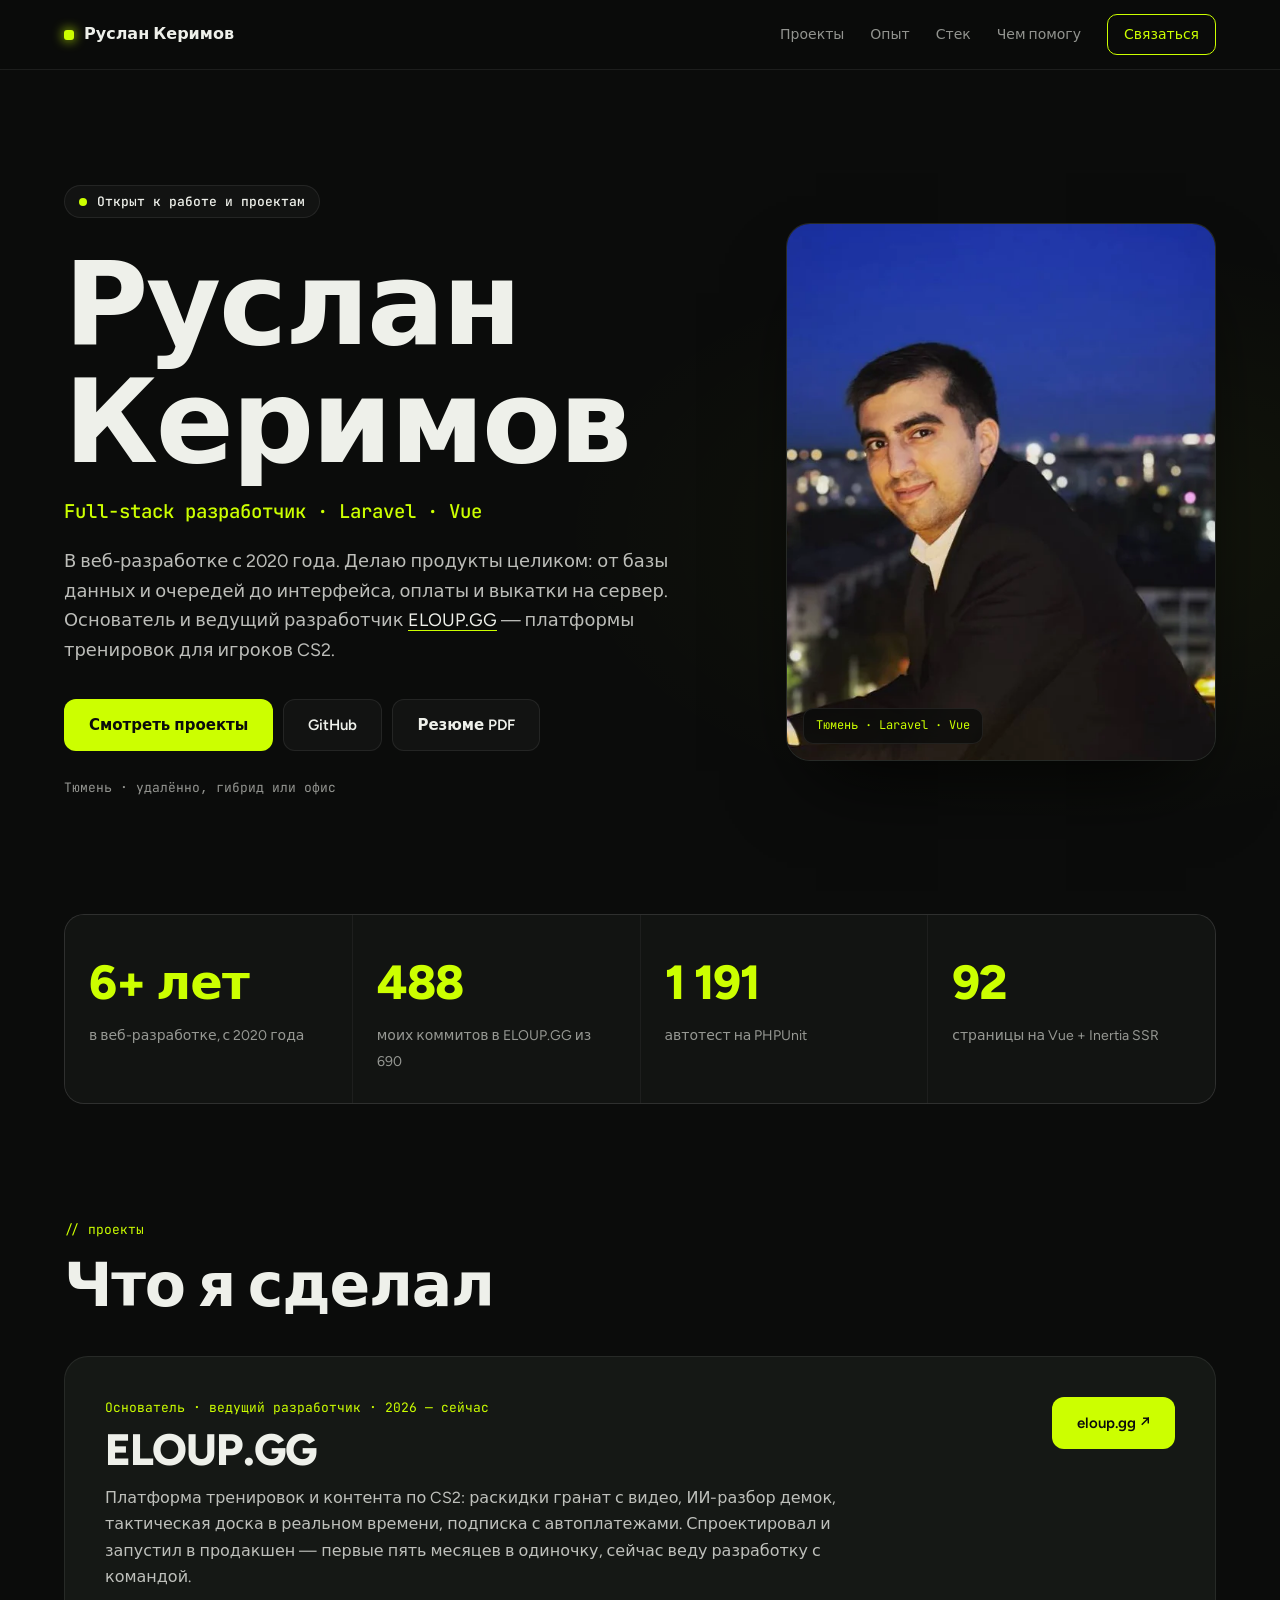
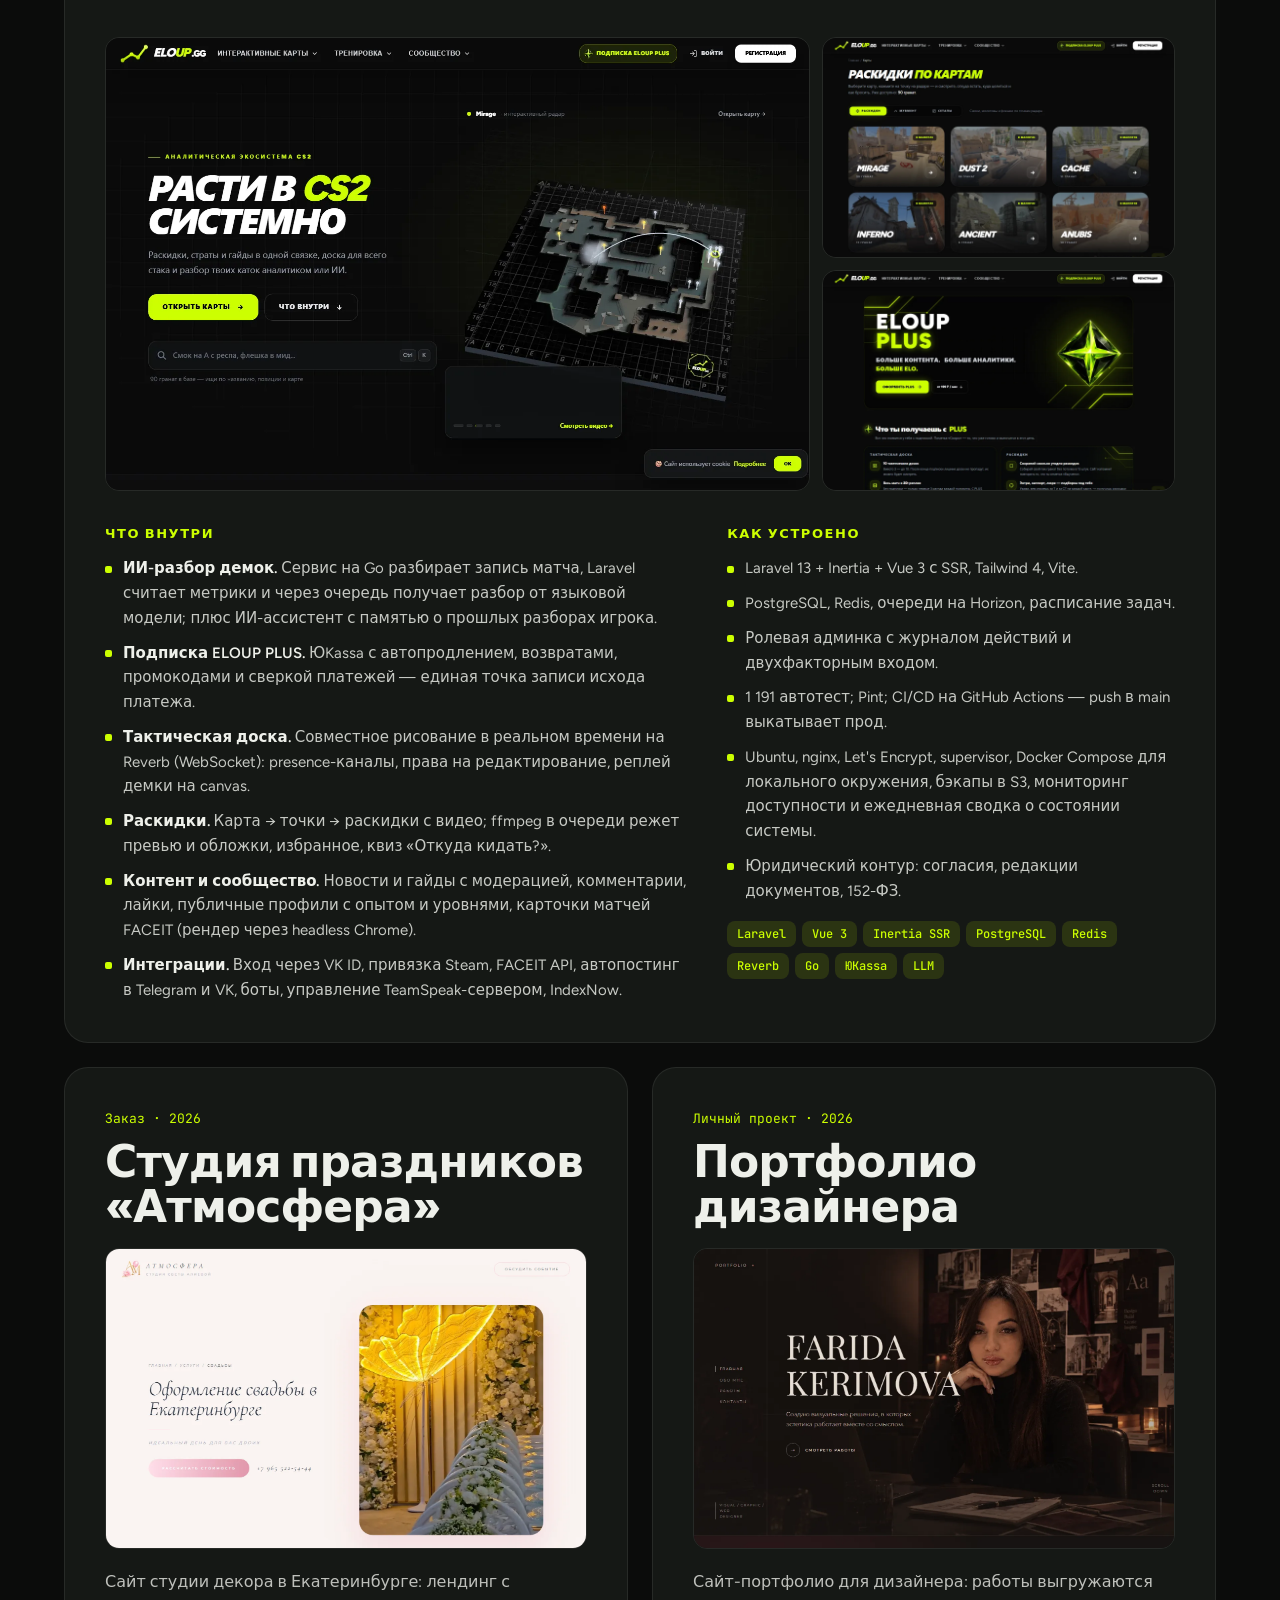
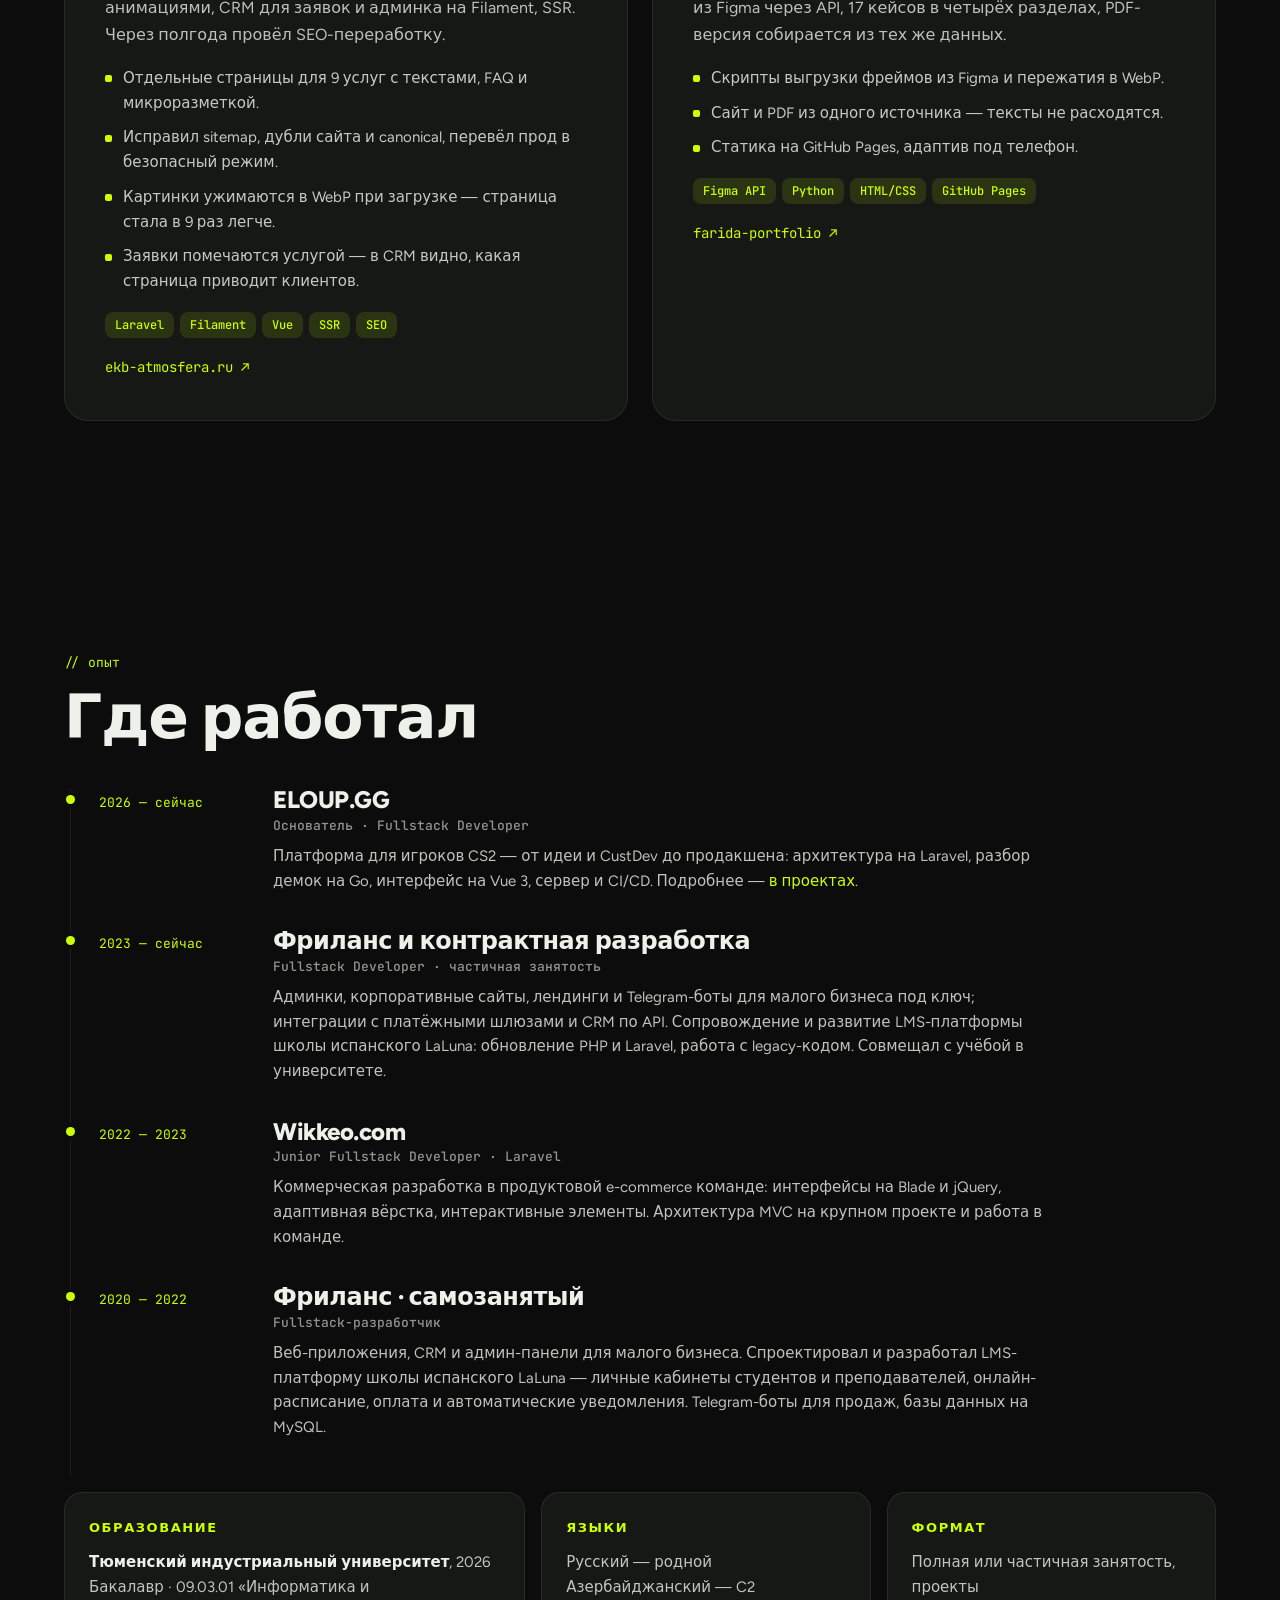
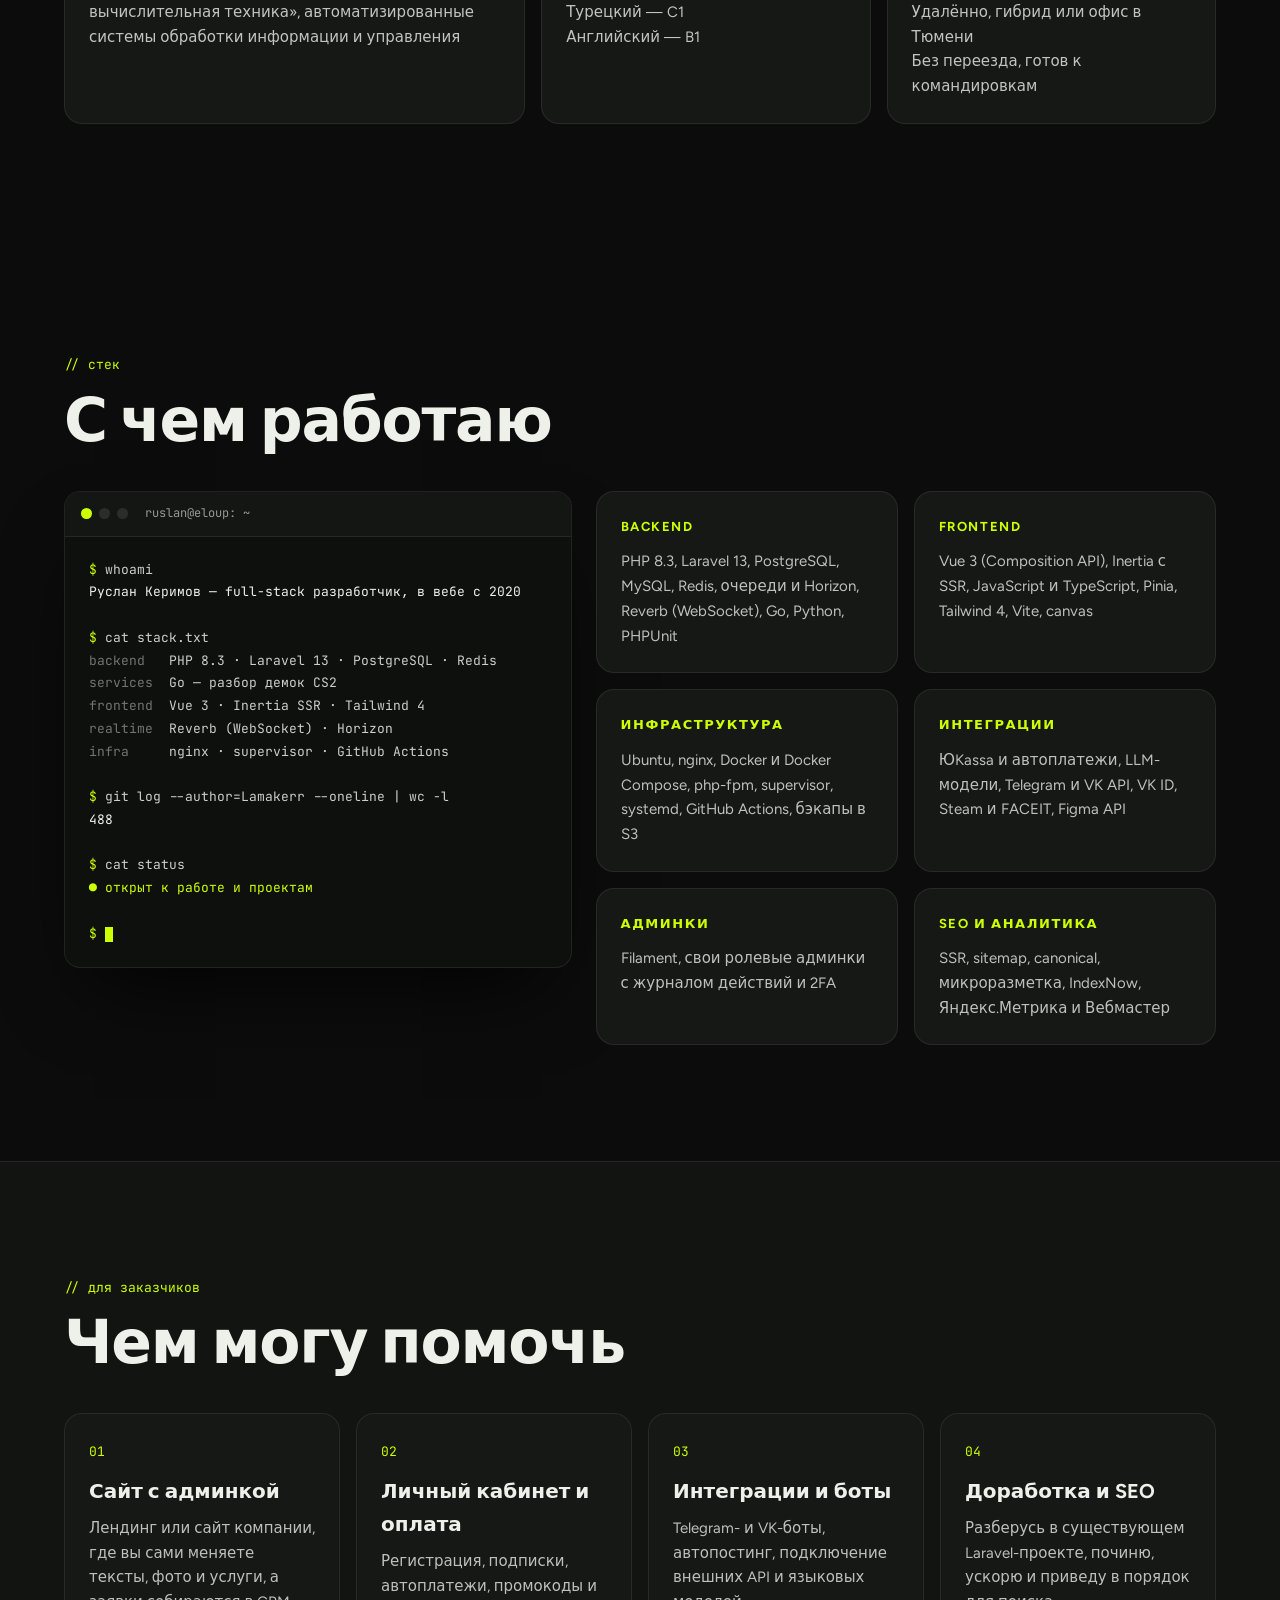
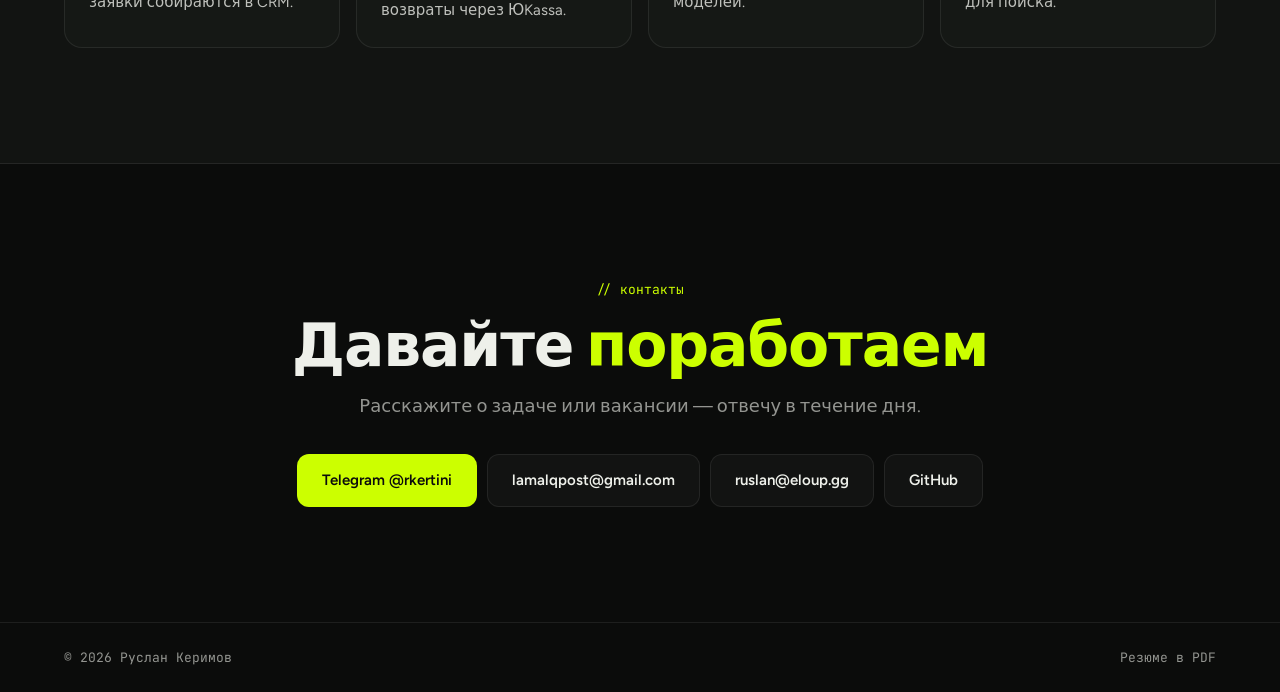
==== commit 7b6ee500: "Новое фото на первом экране и в PDF, терминал — в разделе «Стек»" ====
--- a/index.html
+++ b/index.html
@@ -40,25 +40,9 @@
         </div>
         <p class="hero__meta mono">Тюмень · удалённо, гибрид или офис</p>
       </div>
-      <div class="term" aria-hidden="true">
-        <div class="term__bar"><i></i><i></i><i></i><span class="mono">ruslan@eloup: ~</span></div>
-<pre class="term__body mono"><span class="p">$</span> whoami
-<span class="o">Руслан Керимов — full-stack разработчик, в вебе с 2020</span>
-
-<span class="p">$</span> cat stack.txt
-<span class="k">backend </span>  PHP 8.3 · Laravel 13 · PostgreSQL · Redis
-<span class="k">services</span>  Go — разбор демок CS2
-<span class="k">frontend</span>  Vue 3 · Inertia SSR · Tailwind 4
-<span class="k">realtime</span>  Reverb (WebSocket) · Horizon
-<span class="k">infra   </span>  nginx · supervisor · GitHub Actions
-
-<span class="p">$</span> git log --author=Lamakerr --oneline | wc -l
-<span class="o">488</span>
-
-<span class="p">$</span> cat status
-<span class="a">● открыт к работе и проектам</span>
-
-<span class="p">$</span> <span class="cursor"></span></pre>
+      <div class="hero__photo">
+        <img src="img/photo.webp" alt="Руслан Керимов" width="560" height="700">
+        <span class="hero__badge mono">Тюмень · Laravel · Vue</span>
       </div>
     </section>
 
@@ -208,6 +192,27 @@
     <section class="stack" id="stack">
       <p class="eyebrow mono">// стек</p>
       <h2>С чем работаю</h2>
+      <div class="stack__layout">
+        <div class="term" aria-hidden="true">
+        <div class="term__bar"><i></i><i></i><i></i><span class="mono">ruslan@eloup: ~</span></div>
+<pre class="term__body mono"><span class="p">$</span> whoami
+<span class="o">Руслан Керимов — full-stack разработчик, в вебе с 2020</span>
+
+<span class="p">$</span> cat stack.txt
+<span class="k">backend </span>  PHP 8.3 · Laravel 13 · PostgreSQL · Redis
+<span class="k">services</span>  Go — разбор демок CS2
+<span class="k">frontend</span>  Vue 3 · Inertia SSR · Tailwind 4
+<span class="k">realtime</span>  Reverb (WebSocket) · Horizon
+<span class="k">infra   </span>  nginx · supervisor · GitHub Actions
+
+<span class="p">$</span> git log --author=Lamakerr --oneline | wc -l
+<span class="o">488</span>
+
+<span class="p">$</span> cat status
+<span class="a">● открыт к работе и проектам</span>
+
+<span class="p">$</span> <span class="cursor"></span></pre>
+      </div>
       <div class="stack__grid">
         <div><h4>Backend</h4><p>PHP 8.3, Laravel 13, PostgreSQL, MySQL, Redis, очереди и Horizon, Reverb (WebSocket), Go, Python, PHPUnit</p></div>
         <div><h4>Frontend</h4><p>Vue 3 (Composition API), Inertia с SSR, JavaScript и TypeScript, Pinia, Tailwind 4, Vite, canvas</p></div>
@@ -215,6 +220,7 @@
         <div><h4>Интеграции</h4><p>ЮKassa и автоплатежи, LLM-модели, Telegram и VK API, VK ID, Steam и FACEIT, Figma API</p></div>
         <div><h4>Админки</h4><p>Filament, свои ролевые админки с журналом действий и 2FA</p></div>
         <div><h4>SEO и аналитика</h4><p>SSR, sitemap, canonical, микроразметка, IndexNow, Яндекс.Метрика и Вебмастер</p></div>
+      </div>
       </div>
     </section>
 
--- a/styles.css
+++ b/styles.css
@@ -60,7 +60,13 @@
 .hero__lead a { color: var(--text); border-bottom: 1px solid var(--accent); }
 .hero__actions { display: flex; flex-wrap: wrap; gap: 10px; margin-bottom: 26px; }
 .hero__meta { font-size: 13px; color: var(--muted); }
-/* Терминал вместо фото */
+.hero__photo { position: relative; aspect-ratio: 4 / 5; border-radius: 24px; overflow: hidden; border: 1px solid var(--line); background: var(--card); box-shadow: 0 40px 80px -30px rgba(0, 0, 0, .9); }
+.hero__photo img { width: 100%; height: 100%; object-fit: cover; }
+.hero__badge { position: absolute; left: 16px; bottom: 16px; font-size: 12px; padding: 7px 12px; border-radius: 10px; background: rgba(11, 12, 11, .78); backdrop-filter: blur(8px); border: 1px solid var(--line); color: var(--accent); }
+
+/* Терминал в разделе «Стек» */
+.stack__layout { display: grid; grid-template-columns: .9fr 1.1fr; gap: 24px; align-items: start; }
+.stack__layout .stack__grid { grid-template-columns: 1fr 1fr; }
 .term { background: #0e100e; border: 1px solid var(--line); border-radius: 16px; overflow: hidden; box-shadow: 0 40px 80px -30px rgba(0, 0, 0, .9); }
 .term__bar { display: flex; align-items: center; gap: 7px; padding: 12px 16px; border-bottom: 1px solid var(--line); background: #131613; }
 .term__bar i { width: 11px; height: 11px; border-radius: 50%; background: #2a2e29; }
@@ -133,7 +139,8 @@
 
 @media (max-width: 980px) {
   .hero { grid-template-columns: 1fr; min-height: 0; }
-  .term { max-width: 560px; }
+  .hero__photo { max-width: 420px; }
+  .stack__layout { grid-template-columns: 1fr; }
   .numbers { grid-template-columns: 1fr 1fr; }
   .project__grid, .projects__row { grid-template-columns: 1fr; }
   .stack__grid { grid-template-columns: 1fr 1fr; }
@@ -145,7 +152,7 @@
   .project__head { flex-direction: column; }
   .shots { grid-template-columns: 1fr; grid-template-rows: none; }
   .shots img:first-child { grid-row: auto; }
-  .stack__grid, .services__grid { grid-template-columns: 1fr; }
+  .stack__grid, .services__grid, .stack__layout .stack__grid { grid-template-columns: 1fr; }
   .timeline > li { grid-template-columns: 1fr; gap: 6px; padding-left: 22px; }
   .term__body { font-size: 11.5px; padding: 18px; }
 }
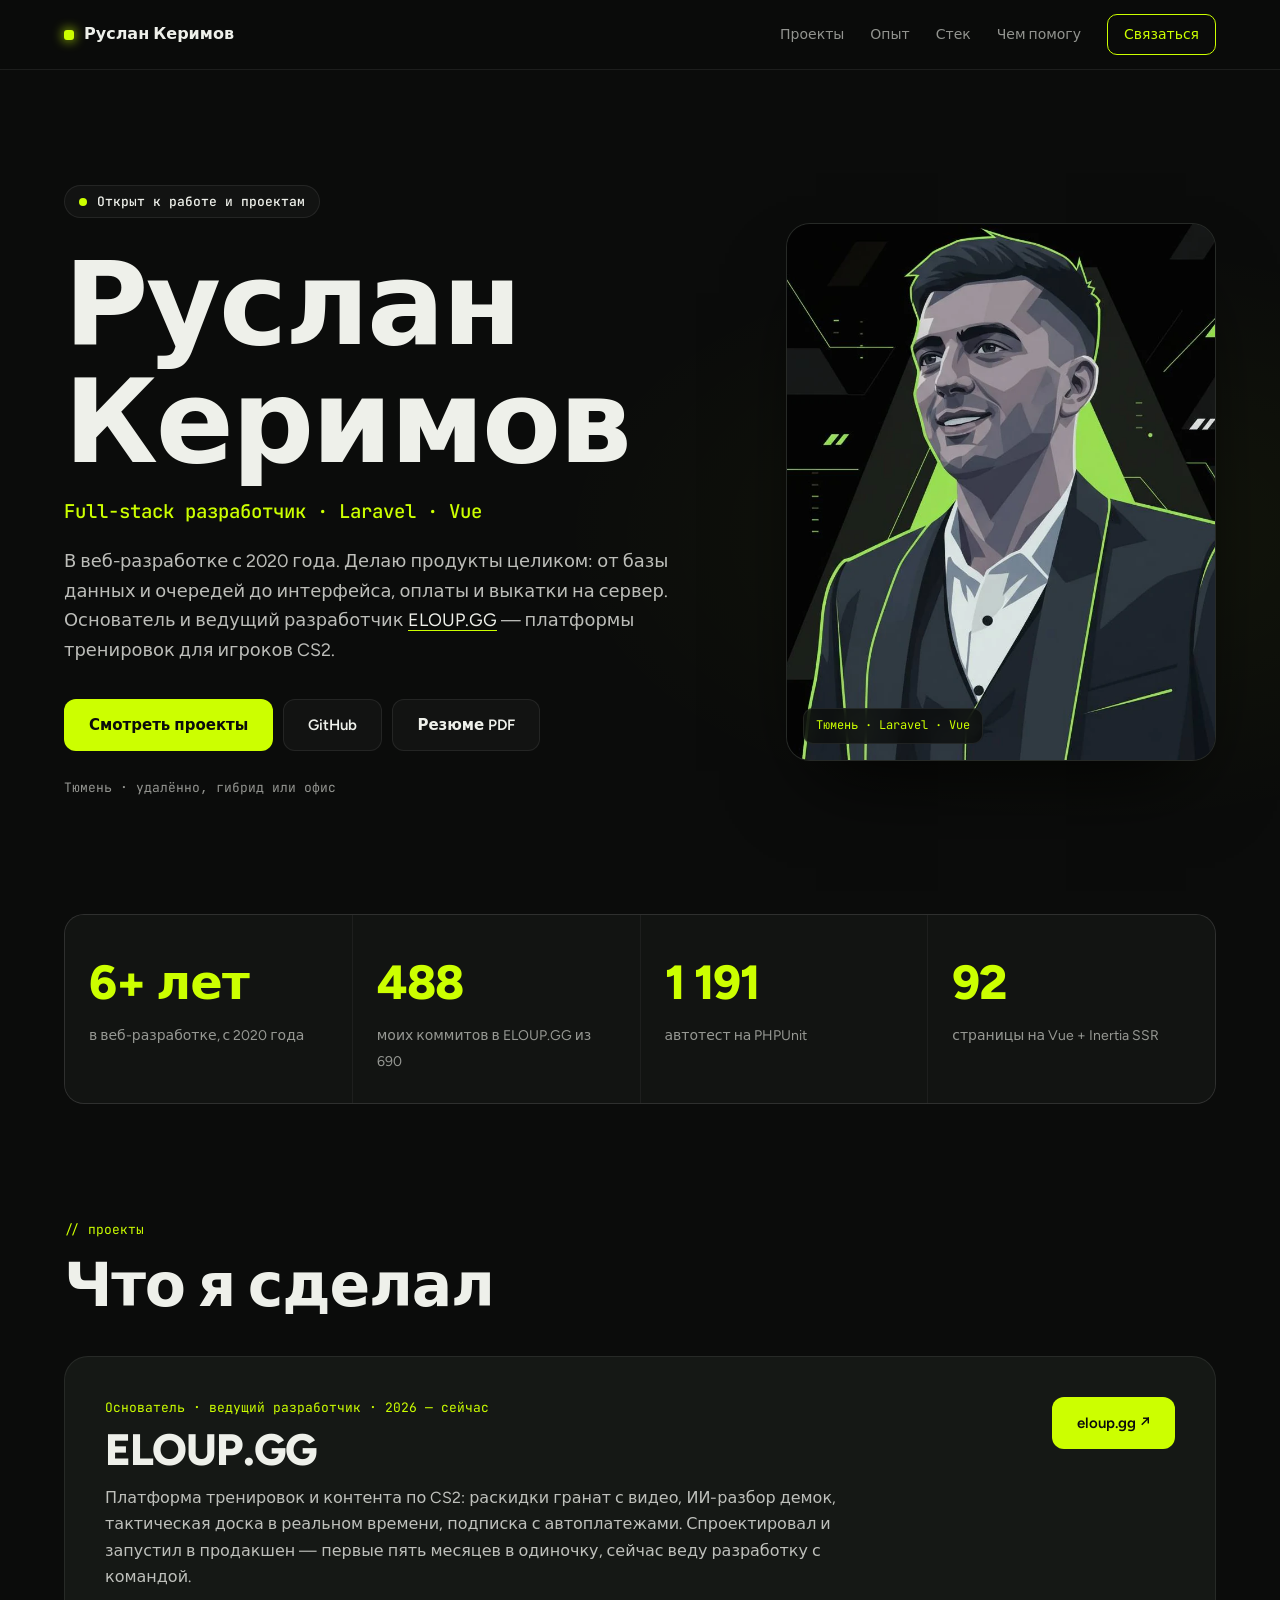
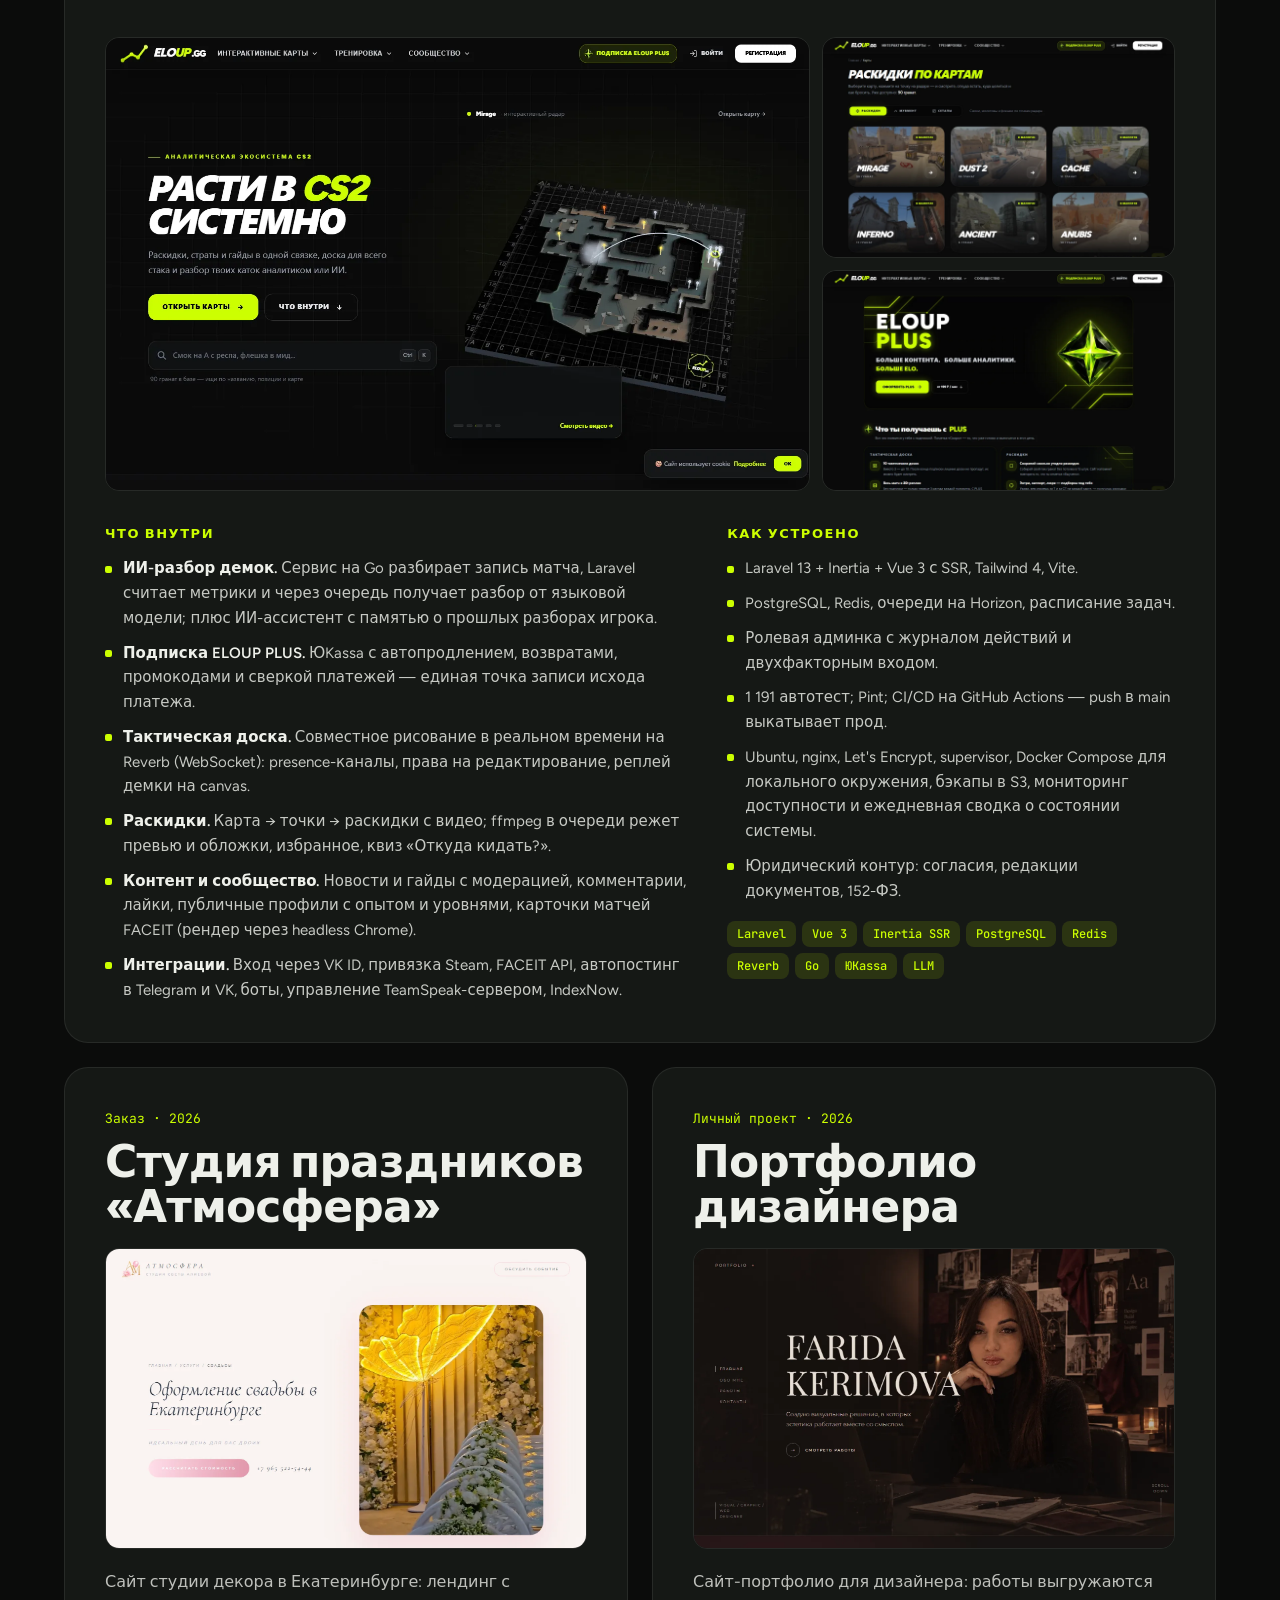
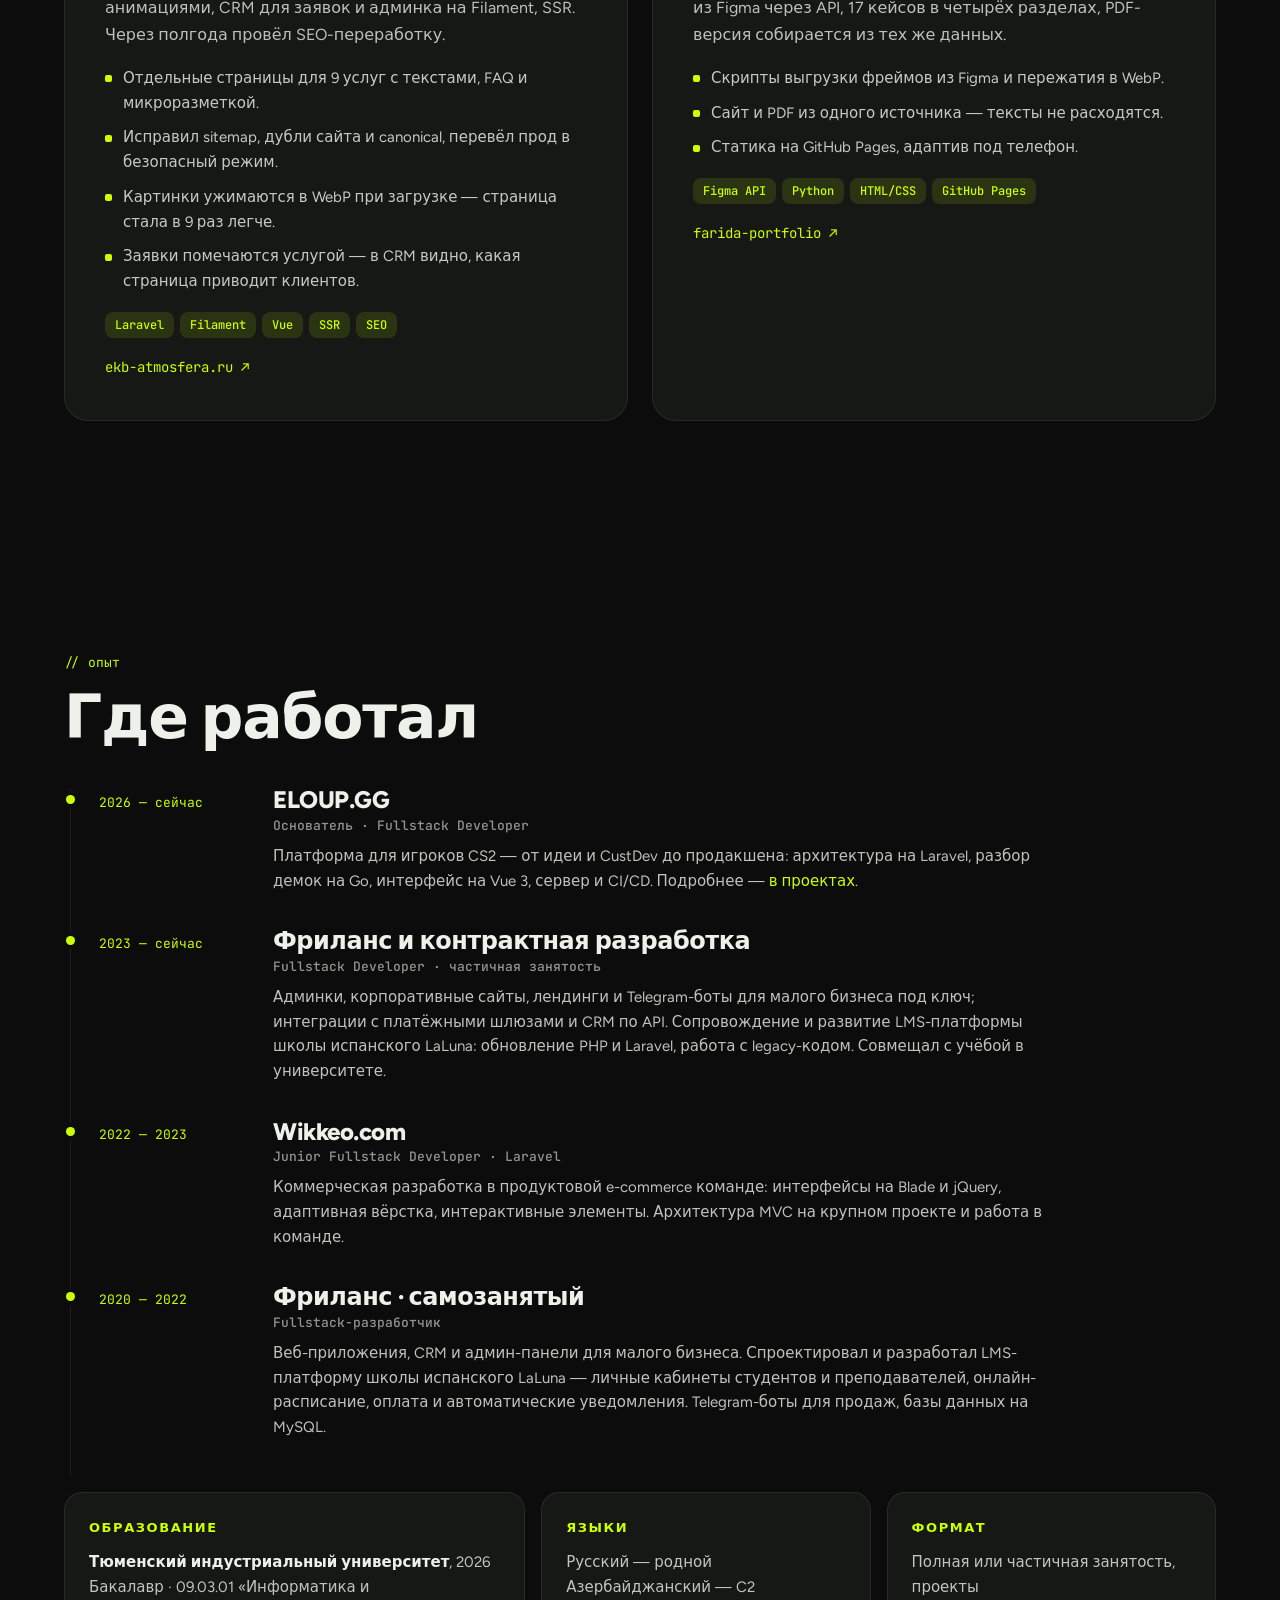
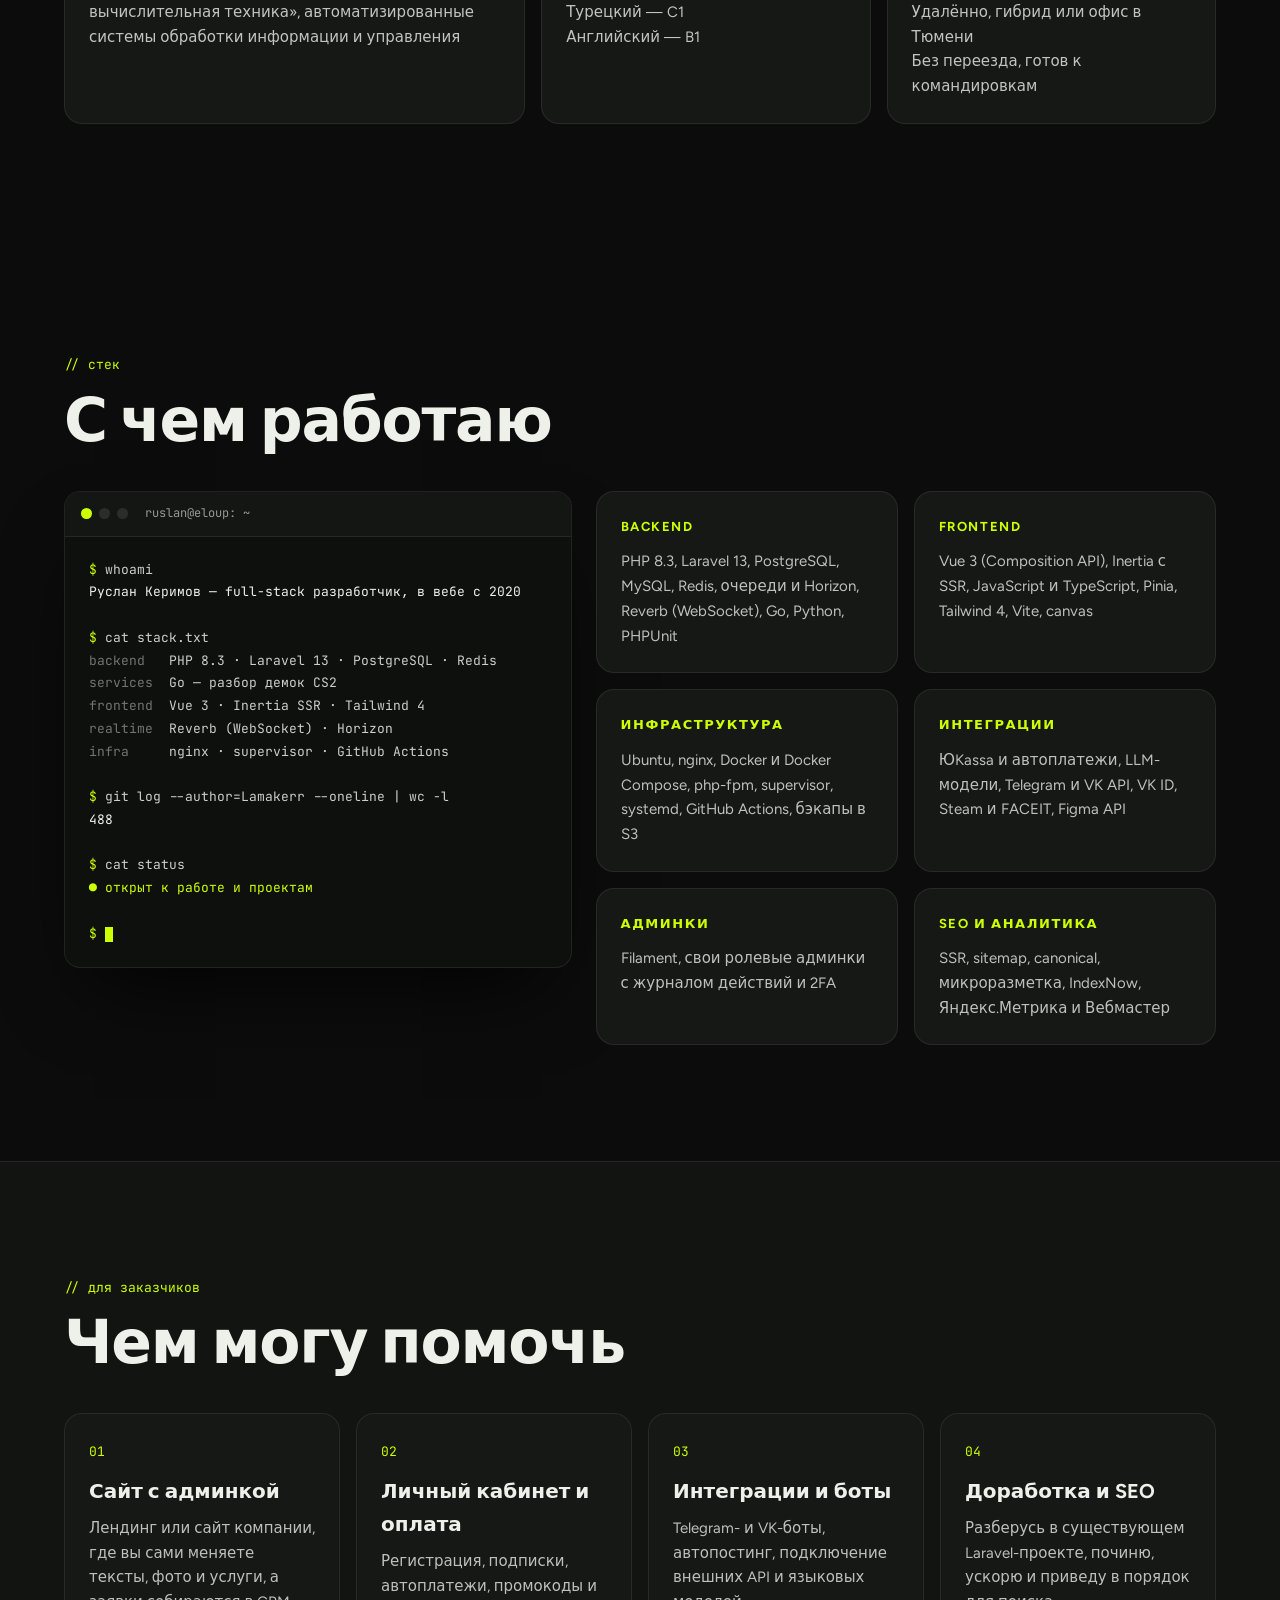
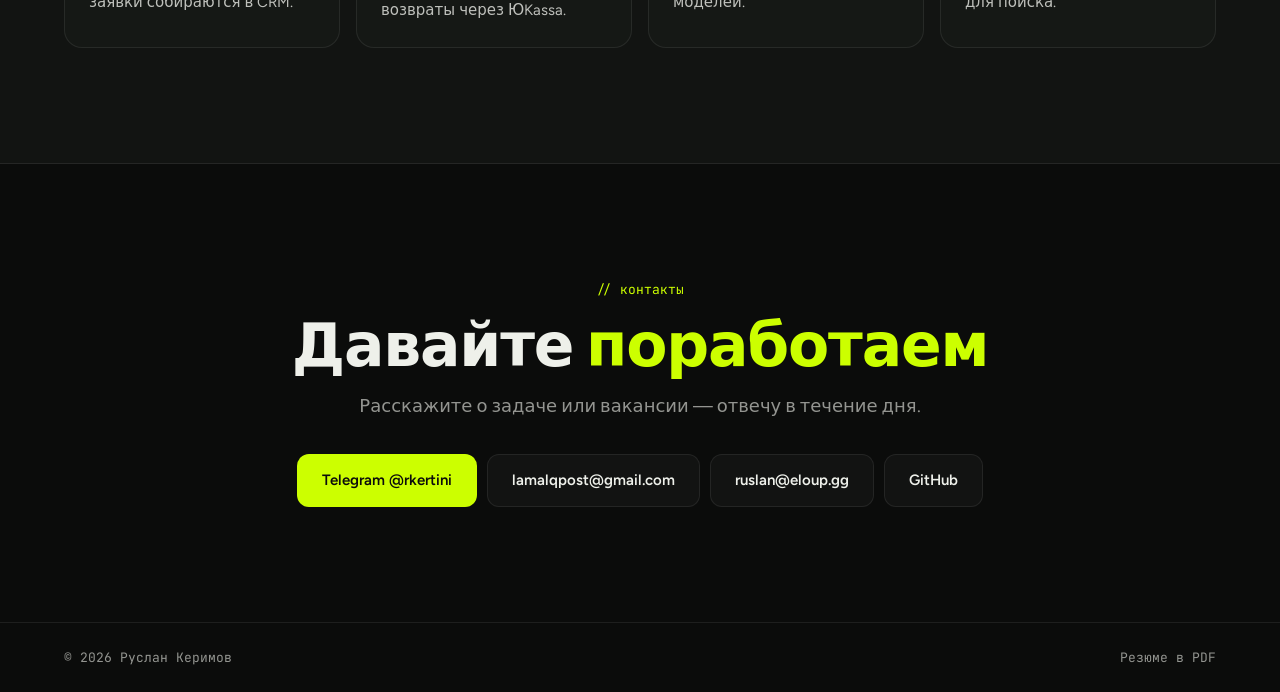
==== commit 8a0b2c2a: "Иллюстрация на сайте, настоящее фото — в PDF" ====
--- a/index.html
+++ b/index.html
@@ -41,7 +41,7 @@
         <p class="hero__meta mono">Тюмень · удалённо, гибрид или офис</p>
       </div>
       <div class="hero__photo">
-        <img src="img/photo.webp" alt="Руслан Керимов" width="560" height="700">
+        <img src="img/portrait.webp" alt="Руслан Керимов — иллюстрация" width="762" height="953">
         <span class="hero__badge mono">Тюмень · Laravel · Vue</span>
       </div>
     </section>
